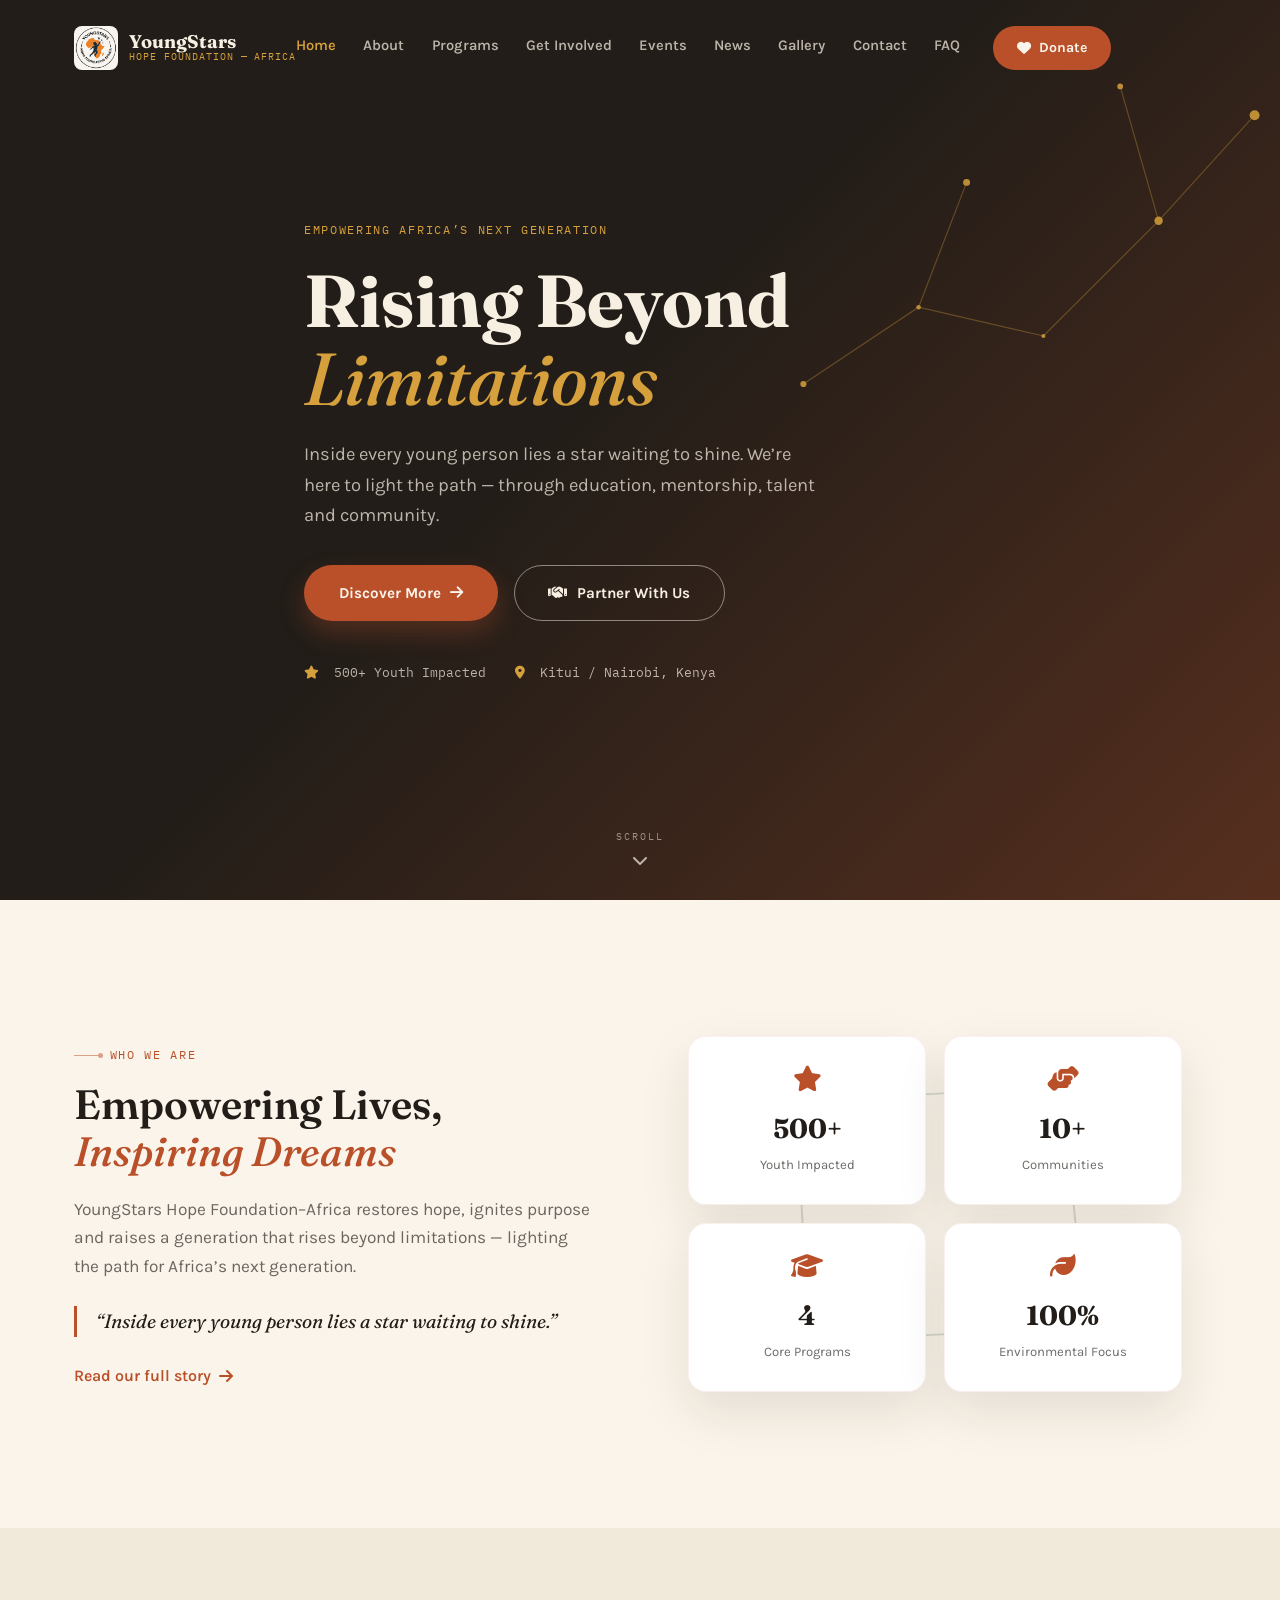
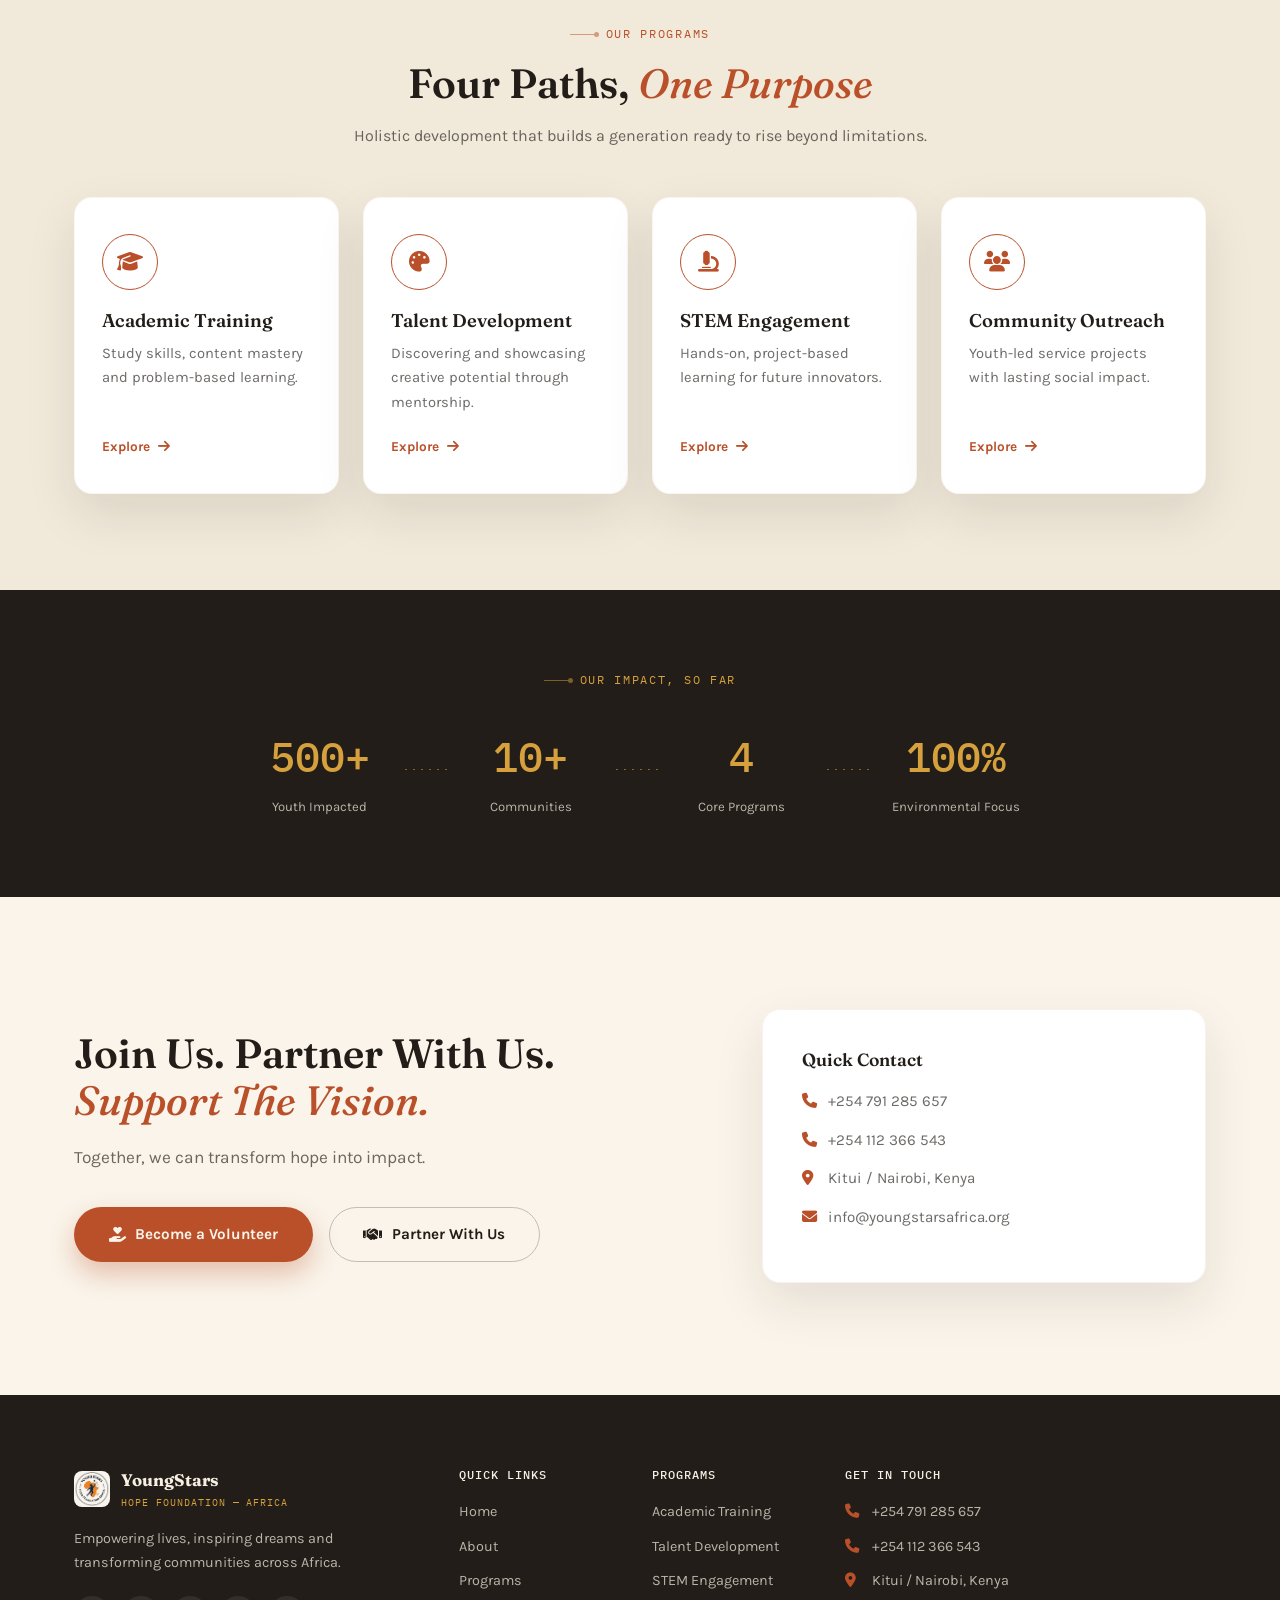
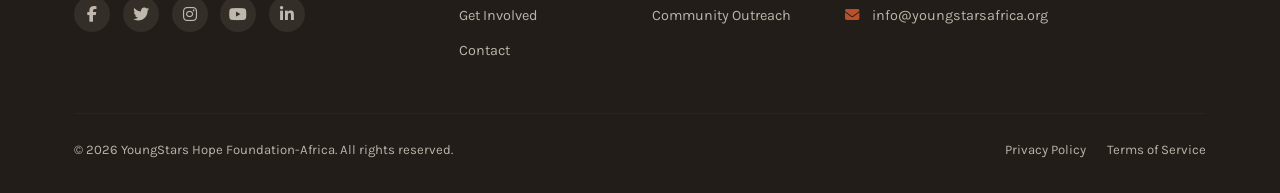
==== index.html @ 9dfbaeac "setting the landing page" ====
<!DOCTYPE html>
<html lang="en">
<head>
    <meta charset="UTF-8" />
    <meta name="viewport" content="width=device-width, initial-scale=1.0" />
    <title>YoungStars Hope Foundation-Africa | Empowering Africa's Next Generation</title>
    <meta name="description" content="YoungStars Hope Foundation-Africa empowers youth across Kenya through education, mentorship, talent development, and community outreach. Join us to transform lives." />
    <link rel="canonical" href="https://youngstarsafrica.org/" />

    <!-- Open Graph -->
    <meta property="og:title" content="YoungStars Hope Foundation-Africa" />
    <meta property="og:description" content="Empowering lives, inspiring dreams and transforming communities across Africa." />
    <meta property="og:image" content="https://youngstarsafrica.org/assets/img/og-image.jpg" />
    <meta property="og:url" content="https://youngstarsafrica.org/" />
    <meta property="og:type" content="website" />

    <!-- Twitter Card -->
    <meta name="twitter:card" content="summary_large_image" />
    <meta name="twitter:title" content="YoungStars Hope Foundation-Africa" />
    <meta name="twitter:description" content="Empowering lives, inspiring dreams and transforming communities across Africa." />
    <meta name="twitter:image" content="https://youngstarsafrica.org/assets/img/og-image.jpg" />

    <!-- Preconnect -->
    <link rel="preconnect" href="https://fonts.googleapis.com" />
    <link rel="preconnect" href="https://fonts.gstatic.com" crossorigin />

    <!-- Bootstrap 5 (grid, collapse & modal behaviour only — visuals are overridden in main.min.css) -->
    <link href="https://cdn.jsdelivr.net/npm/bootstrap@5.3.0/dist/css/bootstrap.min.css" rel="stylesheet" />

    <!-- Font Awesome 6 -->
    <link rel="stylesheet" href="https://cdnjs.cloudflare.com/ajax/libs/font-awesome/6.5.1/css/all.min.css" />

    <!-- Google Fonts: Fraunces (display), Karla (body), IBM Plex Mono (labels/data) -->
    <link href="https://fonts.googleapis.com/css2?family=Fraunces:ital,opsz,wght@0,9..144,300;0,9..144,500;0,9..144,600;0,9..144,700;0,9..144,900;1,9..144,500;1,9..144,600&family=Karla:wght@400;500;600;700&family=IBM+Plex+Mono:wght@400;500&display=swap" rel="stylesheet" />

    <!-- Main CSS -->
    <link rel="stylesheet" href="assets/css/main.min.css" />

    <!-- JSON-LD Structured Data: Organization -->
    <script type="application/ld+json">
        {
            "@context": "https://schema.org",
            "@type": "Organization",
            "name": "YoungStars Hope Foundation-Africa",
            "url": "https://youngstarsafrica.org",
            "logo": "assets/img/logo.png",
            "description": "Empowering lives, inspiring dreams and transforming communities across Africa.",
            "address": {
                "@type": "PostalAddress",
                "addressLocality": "Kitui / Nairobi",
                "addressCountry": "KE"
            },
            "contactPoint": {
                "@type": "ContactPoint",
                "telephone": "+254791285657",
                "contactType": "General Inquiries"
            },
            "sameAs": [
                "https://facebook.com/youngstarsafrica",
                "https://twitter.com/youngstarsafrica",
                "https://instagram.com/youngstarsafrica",
                "https://linkedin.com/company/youngstarsafrica"
            ]
        }
    </script>
</head>
<body>

    <a href="#main-content" class="skip-link">Skip to main content</a>

    <!-- ===== HEADER ===== -->
    <header class="site-header" id="header" role="banner" aria-label="Site header">
        <nav class="navbar navbar-expand-lg" aria-label="Main navigation">
            <div class="container nav-inner">
                <a class="brand" href="index.html" aria-label="YoungStars Hope Foundation-Africa home">
                    <img src="assets/img/logo.png" alt="" height="44" width="44" class="brand-mark" />
                    <span class="brand-text">
                        <span class="brand-name">YoungStars</span>
                        <span class="brand-sub">Hope Foundation &mdash; Africa</span>
                    </span>
                </a>

                <button class="nav-toggle" type="button" data-bs-toggle="collapse" data-bs-target="#mainNav"
                    aria-controls="mainNav" aria-expanded="false" aria-label="Toggle navigation menu">
                    <span></span><span></span><span></span>
                </button>

                <div class="collapse navbar-collapse" id="mainNav">
                    <ul class="nav-links">
                        <li><a class="nav-link active" href="index.html" aria-current="page">Home</a></li>
                        <li><a class="nav-link" href="about.html">About</a></li>
                        <li><a class="nav-link" href="programs.html">Programs</a></li>
                        <li><a class="nav-link" href="get-involved.html">Get Involved</a></li>
                        <li><a class="nav-link" href="events.html">Events</a></li>
                        <li><a class="nav-link" href="news.html">News</a></li>
                        <li><a class="nav-link" href="gallery.html">Gallery</a></li>
                        <li><a class="nav-link" href="contact.html">Contact</a></li>
                        <li><a class="nav-link" href="faq.html">FAQ</a></li>
                        <li class="nav-cta">
                            <button class="btn-donate" data-bs-toggle="modal" data-bs-target="#donationModal" aria-label="Open donation form">
                                <i class="fas fa-heart" aria-hidden="true"></i> Donate
                            </button>
                        </li>
                    </ul>
                </div>
            </div>
        </nav>
    </header>

    <!-- ===== MAIN CONTENT ===== -->
    <main id="main-content">

        <!-- ===== HERO ===== -->
        <section id="home" class="hero" aria-labelledby="hero-heading">
            <div class="hero-bg" style="background-image:url('https://images.unsplash.com/photo-1531206715517-5c0ba140b2b8?ixlib=rb-4.0.3&auto=format&fit=crop&w=1920&q=80');"></div>
            <div class="hero-scrim"></div>

            <!-- Signature element: constellation of rising stars -->
            <svg class="hero-constellation" viewBox="0 0 640 520" xmlns="http://www.w3.org/2000/svg" aria-hidden="true" focusable="false">
                <g class="const-lines" stroke="rgba(214,161,60,0.4)" stroke-width="1.2" fill="none">
                    <path d="M 90 400 L 210 320 L 340 350 L 460 230 L 560 120" />
                    <path d="M 210 320 L 260 190" />
                    <path d="M 460 230 L 420 90" />
                </g>
                <g class="const-stars" fill="#D6A13C">
                    <circle class="star" cx="90" cy="400" r="3.2" />
                    <circle class="star" cx="210" cy="320" r="2.4" />
                    <circle class="star" cx="260" cy="190" r="3.6" />
                    <circle class="star" cx="340" cy="350" r="2.2" />
                    <circle class="star" cx="420" cy="90" r="3" />
                    <circle class="star" cx="460" cy="230" r="4.4" />
                    <circle class="star" cx="560" cy="120" r="5.2" />
                </g>
            </svg>

            <div class="container hero-inner">
                <p class="eyebrow eyebrow-light">Empowering Africa&rsquo;s Next Generation</p>
                <h1 id="hero-heading" class="hero-title">
                    Rising Beyond<br />
                    <em>Limitations</em>
                </h1>
                <p class="hero-lead">
                    Inside every young person lies a star waiting to shine.
                    We&rsquo;re here to light the path &mdash; through education, mentorship,
                    talent and community.
                </p>
                <div class="hero-actions">
                    <a href="about.html" class="btn btn-primary-warm">
                        Discover More <i class="fas fa-arrow-right" aria-hidden="true"></i>
                    </a>
                    <a href="get-involved.html" class="btn btn-outline-light">
                        <i class="fas fa-handshake" aria-hidden="true"></i> Partner With Us
                    </a>
                </div>
                <div class="hero-facts">
                    <span><i class="fas fa-star" aria-hidden="true"></i> 500+ Youth Impacted</span>
                    <span><i class="fas fa-map-marker-alt" aria-hidden="true"></i> Kitui / Nairobi, Kenya</span>
                </div>
            </div>

            <a href="#about" class="scroll-cue" aria-label="Scroll to About section">
                <span>Scroll</span>
                <i class="fas fa-chevron-down" aria-hidden="true"></i>
            </a>
        </section>

        <!-- ===== ABOUT (brief) ===== -->
        <section id="about" class="about-brief" aria-labelledby="about-heading">
            <div class="container">
                <div class="row g-5 align-items-center">
                    <div class="col-lg-6">
                        <p class="eyebrow"><span class="tag-dot" aria-hidden="true"></span>Who We Are</p>
                        <h2 id="about-heading" class="section-title">
                            Empowering Lives,<br /><span class="accent">Inspiring Dreams</span>
                        </h2>
                        <p class="lede">
                            YoungStars Hope Foundation&ndash;Africa restores hope, ignites purpose and
                            raises a generation that rises beyond limitations &mdash; lighting the path
                            for Africa&rsquo;s next generation.
                        </p>
                        <blockquote class="pull-quote">
                            &ldquo;Inside every young person lies a star waiting to shine.&rdquo;
                        </blockquote>
                        <a href="about.html" class="text-link">
                            Read our full story <i class="fas fa-arrow-right" aria-hidden="true"></i>
                        </a>
                    </div>
                    <div class="col-lg-6">
                        <div class="stat-cluster">
                            <svg class="stat-cluster-lines" viewBox="0 0 400 320" aria-hidden="true" focusable="false">
                                <path d="M 90 70 L 300 60 L 320 250 L 100 260 Z" stroke="rgba(51,80,62,0.18)" stroke-width="1.5" fill="none" />
                            </svg>
                            <div class="stat-tile" style="--tile-x:0; --tile-y:0;">
                                <i class="fas fa-star" aria-hidden="true"></i>
                                <span class="stat-num">500+</span>
                                <span class="stat-label">Youth Impacted</span>
                            </div>
                            <div class="stat-tile" style="--tile-x:1; --tile-y:0;">
                                <i class="fas fa-hands-helping" aria-hidden="true"></i>
                                <span class="stat-num">10+</span>
                                <span class="stat-label">Communities</span>
                            </div>
                            <div class="stat-tile" style="--tile-x:0; --tile-y:1;">
                                <i class="fas fa-graduation-cap" aria-hidden="true"></i>
                                <span class="stat-num">4</span>
                                <span class="stat-label">Core Programs</span>
                            </div>
                            <div class="stat-tile" style="--tile-x:1; --tile-y:1;">
                                <i class="fas fa-leaf" aria-hidden="true"></i>
                                <span class="stat-num">100%</span>
                                <span class="stat-label">Environmental Focus</span>
                            </div>
                        </div>
                    </div>
                </div>
            </div>
        </section>

        <!-- ===== PROGRAMS TEASER ===== -->
        <section id="programs" class="programs-teaser" aria-labelledby="programs-heading">
            <div class="container">
                <div class="section-head text-center">
                    <p class="eyebrow justify-center"><span class="tag-dot" aria-hidden="true"></span>Our Programs</p>
                    <h2 id="programs-heading" class="section-title">Four Paths, <span class="accent">One Purpose</span></h2>
                    <p class="section-sub">Holistic development that builds a generation ready to rise beyond limitations.</p>
                </div>

                <div class="row g-4">
                    <div class="col-sm-6 col-lg-3">
                        <a href="programs.html#academic" class="program-card fade-up">
                            <span class="program-icon"><i class="fas fa-graduation-cap" aria-hidden="true"></i></span>
                            <h3>Academic Training</h3>
                            <p>Study skills, content mastery and problem-based learning.</p>
                            <span class="card-link">Explore <i class="fas fa-arrow-right" aria-hidden="true"></i></span>
                        </a>
                    </div>
                    <div class="col-sm-6 col-lg-3">
                        <a href="programs.html#talent" class="program-card fade-up">
                            <span class="program-icon"><i class="fas fa-palette" aria-hidden="true"></i></span>
                            <h3>Talent Development</h3>
                            <p>Discovering and showcasing creative potential through mentorship.</p>
                            <span class="card-link">Explore <i class="fas fa-arrow-right" aria-hidden="true"></i></span>
                        </a>
                    </div>
                    <div class="col-sm-6 col-lg-3">
                        <a href="programs.html#stem" class="program-card fade-up">
                            <span class="program-icon"><i class="fas fa-microscope" aria-hidden="true"></i></span>
                            <h3>STEM Engagement</h3>
                            <p>Hands-on, project-based learning for future innovators.</p>
                            <span class="card-link">Explore <i class="fas fa-arrow-right" aria-hidden="true"></i></span>
                        </a>
                    </div>
                    <div class="col-sm-6 col-lg-3">
                        <a href="programs.html#outreach" class="program-card fade-up">
                            <span class="program-icon"><i class="fas fa-users" aria-hidden="true"></i></span>
                            <h3>Community Outreach</h3>
                            <p>Youth-led service projects with lasting social impact.</p>
                            <span class="card-link">Explore <i class="fas fa-arrow-right" aria-hidden="true"></i></span>
                        </a>
                    </div>
                </div>
            </div>
        </section>

        <!-- ===== IMPACT BAND ===== -->
        <section class="impact-band" aria-labelledby="impact-heading">
            <div class="container">
                <p class="eyebrow eyebrow-light justify-center"><span class="tag-dot" aria-hidden="true"></span>Our Impact, So Far</p>
                <h2 id="impact-heading" class="visually-hidden">Our impact so far</h2>
                <div class="impact-row">
                    <div class="impact-item">
                        <span class="impact-num">500+</span>
                        <span class="impact-label">Youth Impacted</span>
                    </div>
                    <span class="impact-dots" aria-hidden="true"></span>
                    <div class="impact-item">
                        <span class="impact-num">10+</span>
                        <span class="impact-label">Communities</span>
                    </div>
                    <span class="impact-dots" aria-hidden="true"></span>
                    <div class="impact-item">
                        <span class="impact-num">4</span>
                        <span class="impact-label">Core Programs</span>
                    </div>
                    <span class="impact-dots" aria-hidden="true"></span>
                    <div class="impact-item">
                        <span class="impact-num">100%</span>
                        <span class="impact-label">Environmental Focus</span>
                    </div>
                </div>
            </div>
        </section>

        <!-- ===== CTA / CONTACT ===== -->
        <section id="contact" class="cta-section" aria-labelledby="cta-heading">
            <div class="container">
                <div class="row g-5 align-items-center">
                    <div class="col-lg-7">
                        <h2 id="cta-heading" class="section-title">
                            Join Us. Partner With Us.<br /><span class="accent">Support The Vision.</span>
                        </h2>
                        <p class="lede">Together, we can transform hope into impact.</p>
                        <div class="hero-actions">
                            <a href="get-involved.html" class="btn btn-primary-warm">
                                <i class="fas fa-hand-holding-heart" aria-hidden="true"></i> Become a Volunteer
                            </a>
                            <a href="get-involved.html" class="btn btn-outline-dark">
                                <i class="fas fa-handshake" aria-hidden="true"></i> Partner With Us
                            </a>
                        </div>
                    </div>
                    <div class="col-lg-5">
                        <div class="contact-card">
                            <h3>Quick Contact</h3>
                            <p><i class="fas fa-phone" aria-hidden="true"></i> +254 791 285 657</p>
                            <p><i class="fas fa-phone" aria-hidden="true"></i> +254 112 366 543</p>
                            <p><i class="fas fa-map-marker-alt" aria-hidden="true"></i> Kitui / Nairobi, Kenya</p>
                            <p><i class="fas fa-envelope" aria-hidden="true"></i> info@youngstarsafrica.org</p>
                        </div>
                    </div>
                </div>
            </div>
        </section>

    </main>

    <!-- ===== FOOTER ===== -->
    <footer class="site-footer" role="contentinfo" aria-label="Site footer">
        <div class="container">
            <div class="row g-4">
                <div class="col-lg-4">
                    <div class="footer-brand">
                        <img src="assets/img/logo.png" alt="" height="36" width="36" />
                        <div>
                            <span class="footer-name">YoungStars</span>
                            <span class="footer-sub">Hope Foundation &mdash; Africa</span>
                        </div>
                    </div>
                    <p class="footer-blurb">Empowering lives, inspiring dreams and transforming communities across Africa.</p>
                    <div class="social-links">
                        <a href="#" aria-label="Facebook"><i class="fab fa-facebook-f" aria-hidden="true"></i></a>
                        <a href="#" aria-label="Twitter"><i class="fab fa-twitter" aria-hidden="true"></i></a>
                        <a href="#" aria-label="Instagram"><i class="fab fa-instagram" aria-hidden="true"></i></a>
                        <a href="#" aria-label="YouTube"><i class="fab fa-youtube" aria-hidden="true"></i></a>
                        <a href="#" aria-label="LinkedIn"><i class="fab fa-linkedin-in" aria-hidden="true"></i></a>
                    </div>
                </div>
                <div class="col-6 col-lg-2">
                    <h4>Quick Links</h4>
                    <ul>
                        <li><a href="index.html">Home</a></li>
                        <li><a href="about.html">About</a></li>
                        <li><a href="programs.html">Programs</a></li>
                        <li><a href="get-involved.html">Get Involved</a></li>
                        <li><a href="contact.html">Contact</a></li>
                    </ul>
                </div>
                <div class="col-6 col-lg-2">
                    <h4>Programs</h4>
                    <ul>
                        <li><a href="programs.html#academic">Academic Training</a></li>
                        <li><a href="programs.html#talent">Talent Development</a></li>
                        <li><a href="programs.html#stem">STEM Engagement</a></li>
                        <li><a href="programs.html#outreach">Community Outreach</a></li>
                    </ul>
                </div>
                <div class="col-lg-4">
                    <h4>Get In Touch</h4>
                    <ul class="footer-contact">
                        <li><i class="fas fa-phone" aria-hidden="true"></i> +254 791 285 657</li>
                        <li><i class="fas fa-phone" aria-hidden="true"></i> +254 112 366 543</li>
                        <li><i class="fas fa-map-marker-alt" aria-hidden="true"></i> Kitui / Nairobi, Kenya</li>
                        <li><i class="fas fa-envelope" aria-hidden="true"></i> info@youngstarsafrica.org</li>
                    </ul>
                </div>
            </div>
            <hr />
            <div class="footer-bottom">
                <p>&copy; <span id="footer-year">2026</span> YoungStars Hope Foundation-Africa. All rights reserved.</p>
                <p>
                    <a href="privacy.html">Privacy Policy</a>
                    <a href="#">Terms of Service</a>
                </p>
            </div>
        </div>
    </footer>

    <!-- ===== DONATION MODAL ===== -->
    <div class="modal fade" id="donationModal" tabindex="-1" aria-labelledby="donationModalLabel" aria-hidden="true">
        <div class="modal-dialog modal-dialog-centered">
            <div class="modal-content donation-modal-content">
                <div class="modal-header border-0 pb-0">
                    <h5 class="modal-title" id="donationModalLabel">
                        <i class="fas fa-heart" aria-hidden="true"></i> Support Our Mission
                    </h5>
                    <button type="button" class="btn-close" data-bs-dismiss="modal" aria-label="Close donation form"></button>
                </div>
                <div class="modal-body">
                    <p class="modal-intro">Your donation helps us empower youth across Africa. Thank you for your generosity.</p>

                    <form id="donationForm" novalidate>
                        <div class="mb-3">
                            <label class="form-label">Select Amount</label>
                            <div class="amount-group">
                                <button type="button" class="amount-btn" data-amount="500">KSh 500</button>
                                <button type="button" class="amount-btn" data-amount="1000">KSh 1,000</button>
                                <button type="button" class="amount-btn" data-amount="2500">KSh 2,500</button>
                                <button type="button" class="amount-btn" data-amount="5000">KSh 5,000</button>
                            </div>
                        </div>

                        <div class="mb-3">
                            <label for="customAmount" class="form-label">Or enter custom amount</label>
                            <div class="input-group">
                                <span class="input-group-text">KSh</span>
                                <input type="number" id="customAmount" class="form-control" placeholder="e.g. 750" min="1" step="1" />
                            </div>
                        </div>

                        <div class="mb-3">
                            <label for="donorPhone" class="form-label">Phone Number <span class="required">*</span></label>
                            <input type="tel" id="donorPhone" class="form-control" placeholder="0712345678 or 254712345678" required aria-describedby="phoneHelp" />
                            <div id="phoneHelp" class="form-text">Enter the M-Pesa registered phone number.</div>
                            <div class="invalid-feedback">Please enter a valid phone number (07XX or 2547XX).</div>
                        </div>

                        <div class="mb-3">
                            <label for="donorName" class="form-label">Your Name (optional)</label>
                            <input type="text" id="donorName" class="form-control" placeholder="e.g. Jane Muthoni" />
                        </div>

                        <div class="honeypot" aria-hidden="true">
                            <label for="honeypot">Leave this field empty</label>
                            <input type="text" id="honeypot" name="honeypot" tabindex="-1" autocomplete="off" />
                        </div>

                        <button type="submit" class="btn btn-primary-warm w-100" id="donateSubmitBtn">
                            <i class="fas fa-arrow-right" aria-hidden="true"></i> Donate Now
                        </button>

                        <div id="donationStatus" class="donation-status" role="status" aria-live="polite"></div>

                        <hr />
                        <p class="modal-fallback">
                            <i class="fas fa-info-circle" aria-hidden="true"></i>
                            Airtel / Telkom users: Pay via Paybill <strong>123456</strong> Account <strong>YOUNGSTARS</strong>
                        </p>
                    </form>
                </div>
            </div>
        </div>
    </div>

    <!-- ===== BACK TO TOP ===== -->
    <button class="back-to-top" id="backToTop" aria-label="Back to top">
        <i class="fas fa-arrow-up" aria-hidden="true"></i>
    </button>

    <!-- ===== SCRIPTS ===== -->
    <script src="https://cdn.jsdelivr.net/npm/bootstrap@5.3.0/dist/js/bootstrap.bundle.min.js"
        integrity="sha384-ENjdO4Dr2bkBIFxQpeoTz1HIcje39Wm4jDKdf19U8gI4ddQ3GYNS7NTKfAdVQSZe"
        crossorigin="anonymous"></script>

    <script src="assets/js/main.min.js" defer></script>
</body>
</html>
---- assets/css/main.min.css ----
/* =========================================================
   YoungStars Hope Foundation-Africa — Design Tokens
   Palette: ink #221D18, cream #FAF4EA, terracotta #B9502A,
            gold #D6A13C, forest #33503E
   Type: Fraunces (display) / Karla (body) / IBM Plex Mono (data)
   Signature: constellation of rising stars
   ========================================================= */

:root {
    --ink: #221D18;
    --ink-soft: #2E2820;
    --cream: #FAF4EA;
    --cream-deep: #F1E9DA;
    --terracotta: #B9502A;
    --terracotta-deep: #9C4020;
    --gold: #D6A13C;
    --forest: #33503E;
    --text: #221D18;
    --text-muted: rgba(34, 29, 24, 0.66);
    --on-dark: #F6EFE2;
    --on-dark-muted: rgba(246, 239, 226, 0.72);

    --font-display: 'Fraunces', serif;
    --font-body: 'Karla', sans-serif;
    --font-mono: 'IBM Plex Mono', monospace;

    --radius-sm: 10px;
    --radius-md: 18px;
    --radius-lg: 28px;
    --shadow-soft: 0 20px 50px rgba(34, 29, 24, 0.10);
    --shadow-lift: 0 24px 60px rgba(34, 29, 24, 0.16);
    --container-max: 1180px;
}

@media (prefers-reduced-motion: reduce) {
    * { animation-duration: 0.001ms !important; animation-iteration-count: 1 !important; transition-duration: 0.001ms !important; scroll-behavior: auto !important; }
}

/* ===== Reset / base ===== */
html { scroll-behavior: smooth; }
body {
    font-family: var(--font-body);
    color: var(--text);
    background: var(--cream);
    font-size: 1rem;
    line-height: 1.65;
    -webkit-font-smoothing: antialiased;
}
h1, h2, h3, h4 { font-family: var(--font-display); color: var(--ink); margin: 0; }
p { margin: 0; }
a { color: inherit; text-decoration: none; }
img { max-width: 100%; display: block; }
.container { max-width: var(--container-max); margin: 0 auto; padding: 0 1.5rem; }
:focus-visible { outline: 2px solid var(--terracotta); outline-offset: 3px; }

.skip-link {
    position: absolute; left: -9999px; top: 0; z-index: 2000;
    background: var(--ink); color: var(--on-dark); padding: 0.9rem 1.4rem; border-radius: 0 0 8px 0;
}
.skip-link:focus { left: 0; }
.visually-hidden {
    position: absolute !important; width: 1px; height: 1px; padding: 0; margin: -1px;
    overflow: hidden; clip: rect(0,0,0,0); white-space: nowrap; border: 0;
}

/* ===== Shared type helpers ===== */
.eyebrow {
    font-family: var(--font-mono);
    font-size: 0.75rem;
    letter-spacing: 0.14em;
    text-transform: uppercase;
    color: var(--terracotta);
    display: inline-flex;
    align-items: center;
    gap: 0.6rem;
    margin-bottom: 1rem;
}
.eyebrow-light { color: var(--gold); }
.eyebrow.justify-center { display: flex; justify-content: center; }
.tag-dot {
    width: 26px; height: 1px; position: relative; background: currentColor; opacity: 0.5;
}
.tag-dot::after {
    content: ""; position: absolute; right: -3px; top: -2px; width: 5px; height: 5px;
    border-radius: 50%; background: currentColor; opacity: 1;
}
.section-title { font-size: clamp(1.9rem, 3.2vw, 2.75rem); font-weight: 600; line-height: 1.15; }
.section-title .accent { color: var(--terracotta); font-style: italic; font-weight: 500; }
.section-sub { color: var(--text-muted); max-width: 620px; margin: 1rem auto 0; }
.lede { font-size: 1.08rem; color: var(--text-muted); margin-top: 1.2rem; max-width: 520px; }
.section-head { margin-bottom: 3rem; }

.pull-quote {
    font-family: var(--font-display);
    font-style: italic;
    font-size: 1.2rem;
    color: var(--ink);
    border-left: 3px solid var(--terracotta);
    padding-left: 1.2rem;
    margin: 1.6rem 0;
}
.text-link {
    display: inline-flex; align-items: center; gap: 0.5rem;
    font-weight: 600; color: var(--terracotta); border-bottom: 1px solid transparent;
    transition: border-color 0.2s ease, gap 0.2s ease;
}
.text-link:hover { border-color: var(--terracotta); gap: 0.8rem; }

/* ===== Buttons ===== */
.btn {
    display: inline-flex; align-items: center; justify-content: center; gap: 0.6rem;
    font-family: var(--font-body); font-weight: 700; font-size: 0.95rem;
    padding: 0.95rem 2.1rem; border-radius: 999px; border: 1px solid transparent;
    transition: transform 0.2s ease, box-shadow 0.2s ease, background 0.2s ease, color 0.2s ease;
    cursor: pointer;
}
.btn-primary-warm {
    background: var(--terracotta); color: var(--cream);
    box-shadow: 0 12px 26px rgba(185, 80, 42, 0.32);
}
.btn-primary-warm:hover { background: var(--terracotta-deep); transform: translateY(-2px); color: var(--cream); }
.btn-outline-light { border-color: rgba(246, 239, 226, 0.5); color: var(--on-dark); }
.btn-outline-light:hover { background: rgba(246, 239, 226, 0.12); color: var(--on-dark); transform: translateY(-2px); }
.btn-outline-dark { border-color: rgba(34, 29, 24, 0.25); color: var(--ink); }
.btn-outline-dark:hover { background: rgba(34, 29, 24, 0.06); transform: translateY(-2px); }
.hero-actions { display: flex; flex-wrap: wrap; gap: 1rem; margin-top: 2.2rem; }

/* ===== Header ===== */
.site-header {
    position: fixed; top: 0; left: 0; right: 0; z-index: 1000;
    background: rgba(250, 244, 234, 0.0);
    transition: background 0.35s ease, box-shadow 0.35s ease, padding 0.35s ease;
    padding: 1.1rem 0;
}
.site-header.is-scrolled {
    background: rgba(250, 244, 234, 0.92);
    backdrop-filter: blur(10px);
    box-shadow: 0 6px 30px rgba(34, 29, 24, 0.08);
    padding: 0.6rem 0;
}
.nav-inner { display: flex; align-items: center; justify-content: space-between; }
.brand { display: flex; align-items: center; gap: 0.7rem; }
.brand-mark { border-radius: 8px; }
.brand-text { display: flex; flex-direction: column; line-height: 1.1; }
.brand-name {
    font-family: var(--font-display); font-weight: 700; font-size: 1.15rem; color: var(--on-dark);
    transition: color 0.35s ease;
}
.brand-sub { font-family: var(--font-mono); font-size: 0.6rem; letter-spacing: 0.1em; color: var(--gold); text-transform: uppercase; }
.site-header.is-scrolled .brand-name { color: var(--ink); }

.nav-toggle {
    display: none; flex-direction: column; gap: 5px; background: none; border: 0; padding: 8px;
}
.nav-toggle span { width: 24px; height: 2px; background: var(--on-dark); transition: background 0.3s ease; }
.site-header.is-scrolled .nav-toggle span { background: var(--ink); }

.nav-links { display: flex; align-items: center; gap: 1.7rem; list-style: none; margin: 0; padding: 0; }
.nav-link {
    font-size: 0.92rem; font-weight: 600; color: var(--on-dark-muted);
    transition: color 0.25s ease; position: relative; padding-bottom: 3px;
}
.site-header.is-scrolled .nav-link { color: var(--text-muted); }
.nav-link:hover, .nav-link.active { color: var(--gold); }
.site-header.is-scrolled .nav-link:hover, .site-header.is-scrolled .nav-link.active { color: var(--terracotta); }
.nav-cta { margin-left: 0.4rem; }
.btn-donate {
    display: inline-flex; align-items: center; gap: 0.5rem;
    background: var(--terracotta); color: var(--cream); border: none;
    font-weight: 700; font-size: 0.88rem; padding: 0.65rem 1.5rem; border-radius: 999px;
    transition: background 0.2s ease, transform 0.2s ease;
}
.btn-donate:hover { background: var(--terracotta-deep); transform: translateY(-2px); }

/* ===== Hero ===== */
.hero {
    position: relative; min-height: 100vh; display: flex; align-items: center;
    overflow: hidden; background: var(--ink);
}
.hero-bg {
    position: absolute; inset: 0; background-size: cover; background-position: center;
    opacity: 0.4;
}
.hero-scrim {
    position: absolute; inset: 0;
    background: linear-gradient(135deg, rgba(34,29,24,0.94) 0%, rgba(34,29,24,0.78) 45%, rgba(185,80,42,0.35) 100%);
}
.hero-constellation {
    position: absolute; top: 0; right: -4%; width: min(48vw, 640px); height: auto; opacity: 0.85;
    pointer-events: none;
}
.hero-constellation .star { animation: twinkle 4.5s ease-in-out infinite; transform-origin: center; }
.hero-constellation .star:nth-child(2) { animation-delay: 0.6s; }
.hero-constellation .star:nth-child(3) { animation-delay: 1.4s; }
.hero-constellation .star:nth-child(4) { animation-delay: 2.1s; }
.hero-constellation .star:nth-child(5) { animation-delay: 0.9s; }
.hero-constellation .star:nth-child(6) { animation-delay: 1.8s; }
.hero-constellation .star:nth-child(7) { animation-delay: 0.3s; }
@keyframes twinkle {
    0%, 100% { opacity: 0.5; transform: scale(1); }
    50% { opacity: 1; transform: scale(1.35); }
}
.hero-inner { position: relative; z-index: 2; max-width: 720px; }
.hero-title {
    font-size: clamp(2.6rem, 6vw, 4.6rem); font-weight: 700; line-height: 1.05; color: var(--on-dark);
    margin-top: 0.4rem;
}
.hero-title em { color: var(--gold); font-style: italic; font-weight: 500; }
.hero-lead { font-size: 1.15rem; color: var(--on-dark-muted); max-width: 520px; margin-top: 1.4rem; }
.hero-facts {
    display: flex; flex-wrap: wrap; gap: 1.8rem; margin-top: 2.6rem;
    font-family: var(--font-mono); font-size: 0.82rem; color: var(--on-dark-muted);
}
.hero-facts i { color: var(--gold); margin-right: 0.45rem; }

.scroll-cue {
    position: absolute; bottom: 2rem; left: 50%; transform: translateX(-50%);
    text-align: center; color: var(--on-dark-muted); z-index: 2;
}
.scroll-cue span { display: block; font-family: var(--font-mono); font-size: 0.65rem; letter-spacing: 0.2em; text-transform: uppercase; opacity: 0.75; }
.scroll-cue i { display: block; margin-top: 0.4rem; animation: bob 2s ease-in-out infinite; }
@keyframes bob { 0%, 100% { transform: translateY(0); } 50% { transform: translateY(6px); } }

/* ===== About brief ===== */
.about-brief { padding: 7rem 0; background: var(--cream); }
.stat-cluster {
    position: relative; display: grid; grid-template-columns: 1fr 1fr; gap: 1.1rem; padding: 1.5rem;
}
.stat-cluster-lines { position: absolute; inset: 0; width: 100%; height: 100%; z-index: 0; }
.stat-tile {
    position: relative; z-index: 1; background: #fff; border-radius: var(--radius-md);
    padding: 1.8rem 1.4rem; text-align: center; box-shadow: var(--shadow-soft);
    border: 1px solid rgba(185, 80, 42, 0.08);
    transition: transform 0.25s ease, box-shadow 0.25s ease;
}
.stat-tile:hover { transform: translateY(-4px); box-shadow: var(--shadow-lift); }
.stat-tile i { font-size: 1.6rem; color: var(--terracotta); }
.stat-num { display: block; font-family: var(--font-display); font-weight: 700; font-size: 1.7rem; color: var(--ink); margin-top: 0.6rem; }
.stat-label { display: block; font-size: 0.82rem; color: var(--text-muted); margin-top: 0.2rem; }

/* ===== Programs teaser ===== */
.programs-teaser { padding: 6rem 0; background: var(--cream-deep); }
.program-card {
    display: flex; flex-direction: column; height: 100%; background: #fff; border-radius: var(--radius-md);
    padding: 2.2rem 1.7rem; box-shadow: var(--shadow-soft); border: 1px solid rgba(185, 80, 42, 0.06);
    transition: transform 0.28s ease, box-shadow 0.28s ease, border-color 0.28s ease;
}
.program-card:hover { transform: translateY(-6px); box-shadow: var(--shadow-lift); border-color: rgba(185, 80, 42, 0.28); }
.program-icon {
    width: 56px; height: 56px; border-radius: 50%; display: flex; align-items: center; justify-content: center;
    border: 1.5px solid var(--terracotta); color: var(--terracotta); font-size: 1.3rem; margin-bottom: 1.3rem;
}
.program-card h3 { font-size: 1.15rem; font-weight: 600; margin-bottom: 0.6rem; }
.program-card p { color: var(--text-muted); font-size: 0.92rem; flex-grow: 1; }
.card-link {
    display: inline-flex; align-items: center; gap: 0.5rem; margin-top: 1.3rem;
    font-weight: 700; font-size: 0.85rem; color: var(--terracotta);
}

.fade-up { opacity: 0; transform: translateY(24px); transition: opacity 0.6s ease, transform 0.6s ease; }
.fade-up.is-visible { opacity: 1; transform: translateY(0); }

/* ===== Impact band ===== */
.impact-band { background: var(--ink); padding: 5rem 0; text-align: center; }
.impact-row { display: flex; align-items: center; justify-content: center; flex-wrap: wrap; gap: 1.4rem; margin-top: 2rem; }
.impact-item { display: flex; flex-direction: column; align-items: center; min-width: 120px; }
.impact-num { font-family: var(--font-mono); font-size: clamp(1.8rem, 3.5vw, 2.6rem); font-weight: 500; color: var(--gold); }
.impact-label { font-size: 0.82rem; color: var(--on-dark-muted); margin-top: 0.3rem; }
.impact-dots {
    width: 46px; height: 1px; background-image: radial-gradient(circle, rgba(214,161,60,0.55) 1.5px, transparent 1.5px);
    background-size: 8px 1px; background-repeat: repeat-x;
}

/* ===== CTA / Contact ===== */
.cta-section { padding: 7rem 0; background: var(--cream); }
.contact-card {
    background: #fff; border-radius: var(--radius-md); padding: 2.4rem; box-shadow: var(--shadow-soft);
    border: 1px solid rgba(185, 80, 42, 0.08);
}
.contact-card h3 { font-size: 1.1rem; font-weight: 600; margin-bottom: 1.2rem; }
.contact-card p { margin-bottom: 0.85rem; color: var(--text-muted); font-size: 0.95rem; }
.contact-card i { color: var(--terracotta); width: 22px; }

/* ===== Footer ===== */
.site-footer { background: var(--ink); color: var(--on-dark-muted); padding: 4.5rem 0 2rem; }
.footer-brand { display: flex; align-items: center; gap: 0.7rem; margin-bottom: 1rem; }
.footer-brand img { border-radius: 8px; }
.footer-name { display: block; font-family: var(--font-display); font-weight: 700; color: var(--on-dark); font-size: 1.05rem; }
.footer-sub { display: block; font-family: var(--font-mono); font-size: 0.6rem; letter-spacing: 0.1em; color: var(--gold); text-transform: uppercase; }
.footer-blurb { font-size: 0.9rem; line-height: 1.7; max-width: 320px; }
.social-links { display: flex; gap: 0.8rem; margin-top: 1.3rem; }
.social-links a {
    width: 36px; height: 36px; border-radius: 50%; display: flex; align-items: center; justify-content: center;
    background: rgba(246, 239, 226, 0.08); color: var(--on-dark-muted); transition: background 0.2s ease, color 0.2s ease;
}
.social-links a:hover { background: var(--terracotta); color: var(--cream); }
.site-footer h4 { font-family: var(--font-mono); font-size: 0.78rem; letter-spacing: 0.08em; text-transform: uppercase; color: var(--on-dark); margin-bottom: 1.1rem; }
.site-footer ul { list-style: none; margin: 0; padding: 0; font-size: 0.9rem; }
.site-footer li { margin-bottom: 0.7rem; }
.site-footer ul a { color: var(--on-dark-muted); transition: color 0.2s ease; }
.site-footer ul a:hover { color: var(--gold); }
.footer-contact i { color: var(--terracotta); margin-right: 0.5rem; width: 16px; }
.site-footer hr { border-color: rgba(246, 239, 226, 0.12); margin: 2.4rem 0 1.6rem; }
.footer-bottom { display: flex; flex-wrap: wrap; justify-content: space-between; gap: 0.8rem; font-size: 0.82rem; }
.footer-bottom a { margin-left: 1.1rem; color: var(--on-dark-muted); }
.footer-bottom a:first-child { margin-left: 0; }
.footer-bottom a:hover { color: var(--gold); }

/* ===== Donation modal ===== */
.donation-modal-content { border-radius: var(--radius-lg); border: none; background: var(--cream); }
.donation-modal-content .modal-title {
    font-family: var(--font-display); font-weight: 700; color: var(--ink); display: flex; align-items: center; gap: 0.6rem;
}
.donation-modal-content .modal-title i { color: var(--terracotta); }
.modal-intro { color: var(--text-muted); font-size: 0.92rem; margin-bottom: 1.4rem; }
.form-label { font-weight: 700; font-size: 0.88rem; color: var(--ink); }
.form-control, .input-group-text {
    background: #fff; border: 1px solid rgba(34,29,24,0.15); color: var(--text); border-radius: var(--radius-sm);
}
.form-control:focus { border-color: var(--terracotta); box-shadow: 0 0 0 3px rgba(185, 80, 42, 0.14); }
.required { color: var(--terracotta); }
.amount-group { display: flex; flex-wrap: wrap; gap: 0.6rem; }
.amount-btn {
    border: 1.5px solid rgba(34,29,24,0.18); background: #fff; color: var(--text);
    padding: 0.55rem 1.2rem; border-radius: 999px; font-weight: 600; font-size: 0.9rem;
    transition: all 0.2s ease;
}
.amount-btn:hover { border-color: var(--terracotta); }
.amount-btn.is-active { background: var(--terracotta); border-color: var(--terracotta); color: var(--cream); }
.honeypot { position: absolute; left: -9999px; top: -9999px; }
.donation-status { margin-top: 1rem; text-align: center; font-size: 0.92rem; min-height: 1.2rem; }
.donation-status.success { color: var(--forest); }
.donation-status.error { color: var(--terracotta-deep); }
.modal-fallback { text-align: center; color: var(--text-muted); font-size: 0.82rem; margin-bottom: 0; }
.modal-fallback i { color: var(--terracotta); margin-right: 0.35rem; }
.is-invalid { border-color: var(--terracotta-deep) !important; }
.is-invalid ~ .invalid-feedback { display: block; }

/* ===== Back to top ===== */
.back-to-top {
    position: fixed; bottom: 1.8rem; right: 1.8rem; width: 48px; height: 48px; border-radius: 50%;
    background: var(--ink); color: var(--gold); border: none; display: flex; align-items: center; justify-content: center;
    opacity: 0; visibility: hidden; transform: translateY(10px);
    transition: opacity 0.3s ease, transform 0.3s ease, visibility 0.3s ease;
    z-index: 900; box-shadow: 0 12px 26px rgba(34,29,24,0.25);
}
.back-to-top.is-visible { opacity: 1; visibility: visible; transform: translateY(0); }
.back-to-top:hover { background: var(--terracotta); color: var(--cream); }

/* ===== Page banner (inner pages) ===== */
.page-banner {
    position: relative; min-height: 62vh; display: flex; align-items: flex-end;
    overflow: hidden; background: var(--ink); padding: 8rem 0 4.5rem;
}
.page-banner .hero-bg { opacity: 0.35; }
.banner-constellation { top: auto; bottom: -6%; right: -6%; width: min(46vw, 560px); opacity: 0.7; }
.banner-inner { position: relative; z-index: 2; max-width: 700px; }
.breadcrumb {
    font-family: var(--font-mono); font-size: 0.78rem; color: var(--on-dark-muted);
    margin-bottom: 1.4rem; display: flex; align-items: center; gap: 0.5rem;
}
.breadcrumb a { color: var(--on-dark-muted); transition: color 0.2s ease; }
.breadcrumb a:hover { color: var(--gold); }
.breadcrumb span { opacity: 0.5; }
.page-title {
    font-size: clamp(2.3rem, 5vw, 3.6rem); font-weight: 700; line-height: 1.1; color: var(--on-dark);
}
.page-title em { color: var(--gold); font-style: italic; font-weight: 500; }

/* ===== Read more button on teaser cards ===== */
.read-more-btn {
    display: inline-flex; align-items: center; gap: 0.5rem; margin-top: 1.3rem;
    font-weight: 700; font-size: 0.85rem; color: var(--terracotta);
    border-bottom: 1px solid rgba(185, 80, 42, 0.35); padding-bottom: 2px;
    transition: gap 0.2s ease, border-color 0.2s ease;
}
.read-more-btn:hover { gap: 0.8rem; border-color: var(--terracotta); }

/* ===== Program detail sections ===== */
.program-detail {
    padding: 6.5rem 0; background: var(--cream); scroll-margin-top: 100px;
}
.program-detail.alt { background: var(--cream-deep); }
.detail-media {
    position: relative; border-radius: var(--radius-lg); overflow: hidden; box-shadow: var(--shadow-lift);
}
.detail-media img { width: 100%; height: 100%; object-fit: cover; aspect-ratio: 4 / 3; }
.detail-badge {
    position: absolute; left: 1.4rem; bottom: 1.4rem;
    background: rgba(34, 29, 24, 0.82); color: var(--on-dark);
    font-family: var(--font-mono); font-size: 0.78rem; letter-spacing: 0.04em;
    padding: 0.6rem 1.1rem; border-radius: 999px; display: inline-flex; align-items: center; gap: 0.5rem;
    backdrop-filter: blur(4px);
}
.detail-badge i { color: var(--gold); }
.detail-body { color: var(--text-muted); margin-top: 1.1rem; max-width: 540px; }
.detail-list { list-style: none; margin: 1.6rem 0 0; padding: 0; }
.detail-list li {
    display: flex; align-items: flex-start; gap: 0.7rem; margin-bottom: 0.75rem;
    color: var(--text); font-size: 0.96rem;
}
.detail-list i { color: var(--forest); margin-top: 0.28rem; }
.detail-actions { display: flex; flex-wrap: wrap; align-items: center; gap: 1.6rem; margin-top: 2.2rem; }

/* ===== Responsive ===== */
@media (max-width: 991.98px) {
    .nav-toggle { display: flex; }
    .navbar-collapse {
        background: var(--cream); margin-top: 1rem; border-radius: var(--radius-md); padding: 1.2rem 1.5rem;
        box-shadow: var(--shadow-soft);
    }
    .nav-links { flex-direction: column; align-items: flex-start; gap: 0.9rem; width: 100%; }
    .nav-link { color: var(--text); }
    .nav-cta { width: 100%; }
    .btn-donate { width: 100%; justify-content: center; }
    .hero-constellation { width: 70vw; opacity: 0.5; }
    .stat-cluster { grid-template-columns: 1fr 1fr; }
}

@media (max-width: 767.98px) {
    .about-brief, .programs-teaser, .cta-section { padding: 4.5rem 0; }
    .impact-band { padding: 3.5rem 0; }
    .impact-row { gap: 1rem; }
    .impact-dots { display: none; }
    .hero { min-height: 92vh; }
    .hero-actions { flex-direction: column; align-items: stretch; }
    .hero-actions .btn { justify-content: center; }
    .page-banner { min-height: 46vh; padding: 7rem 0 3rem; align-items: center; }
    .program-detail { padding: 4rem 0; }
    .detail-actions { flex-direction: column; align-items: flex-start; gap: 1.1rem; }
}

@media (max-width: 575.98px) {
    .container { padding: 0 1.1rem; }
    .stat-cluster { grid-template-columns: 1fr; }
    .hero-facts { gap: 1rem; }
}
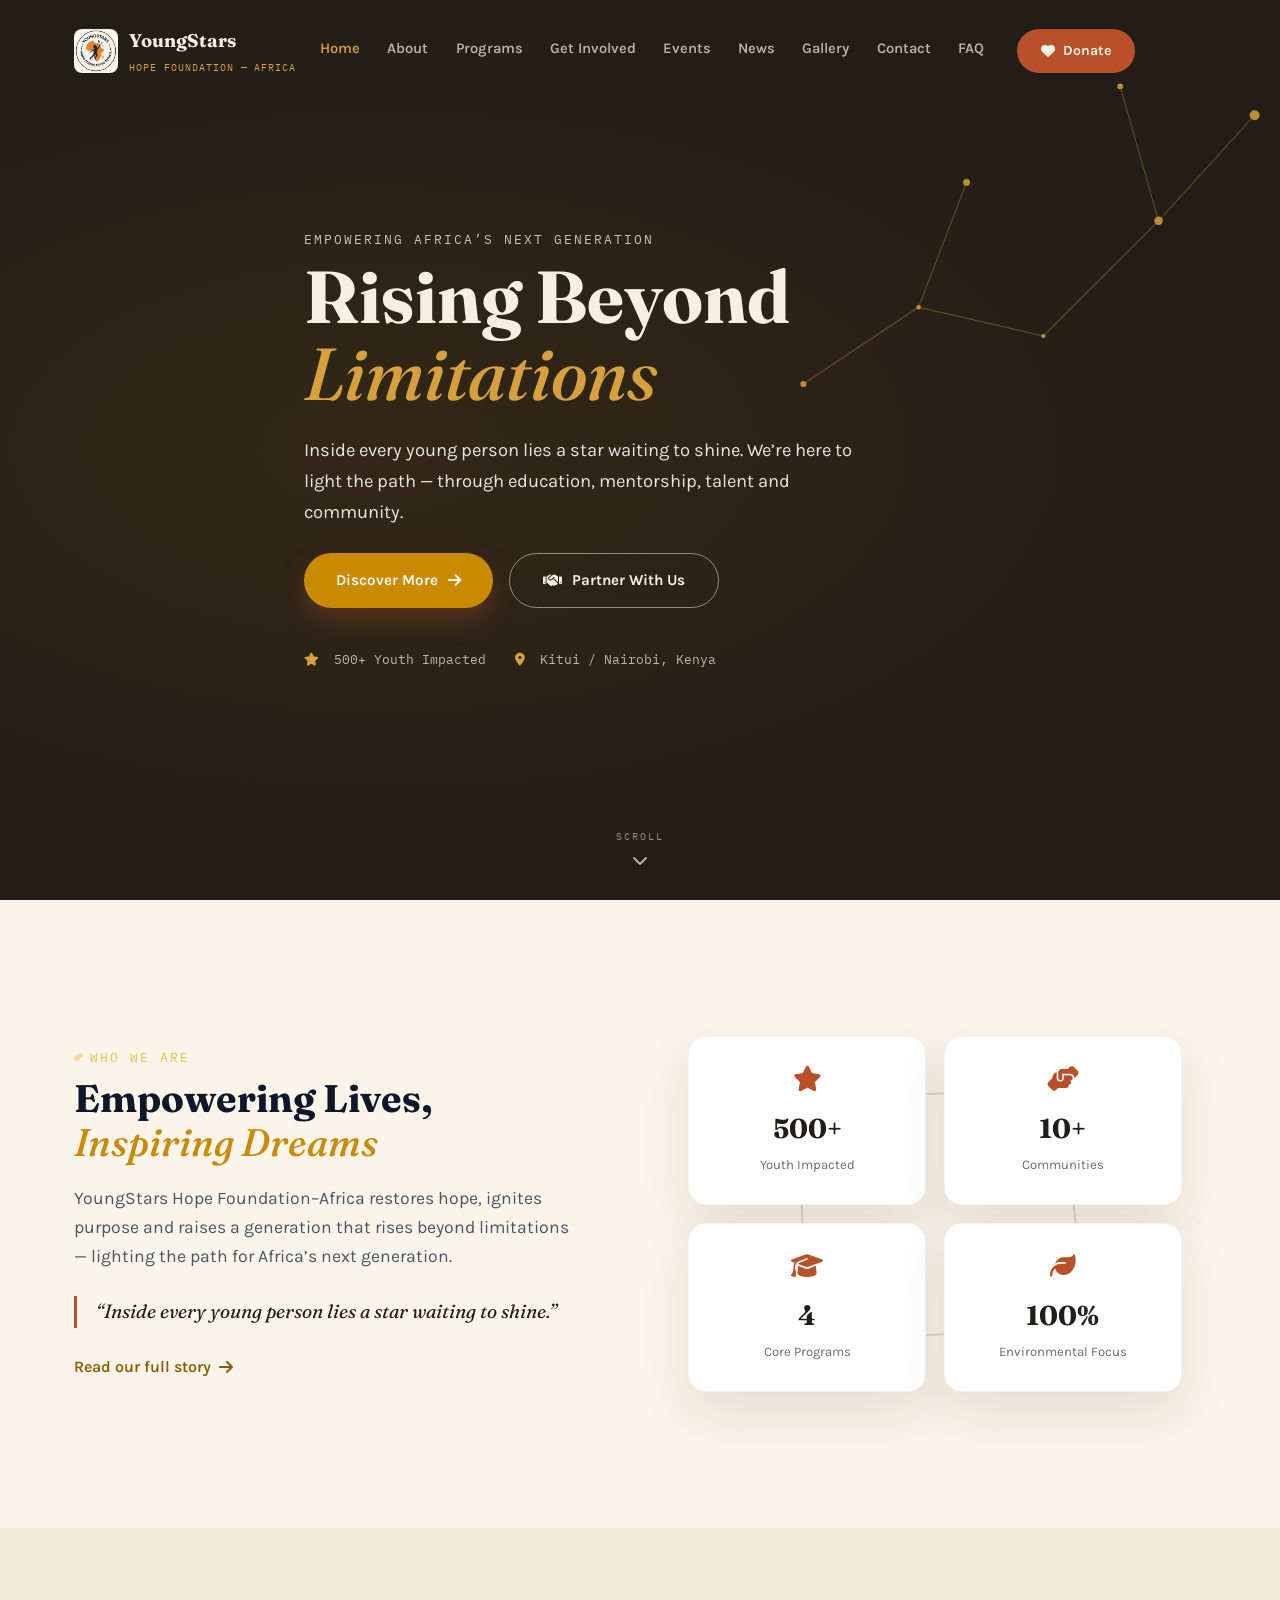
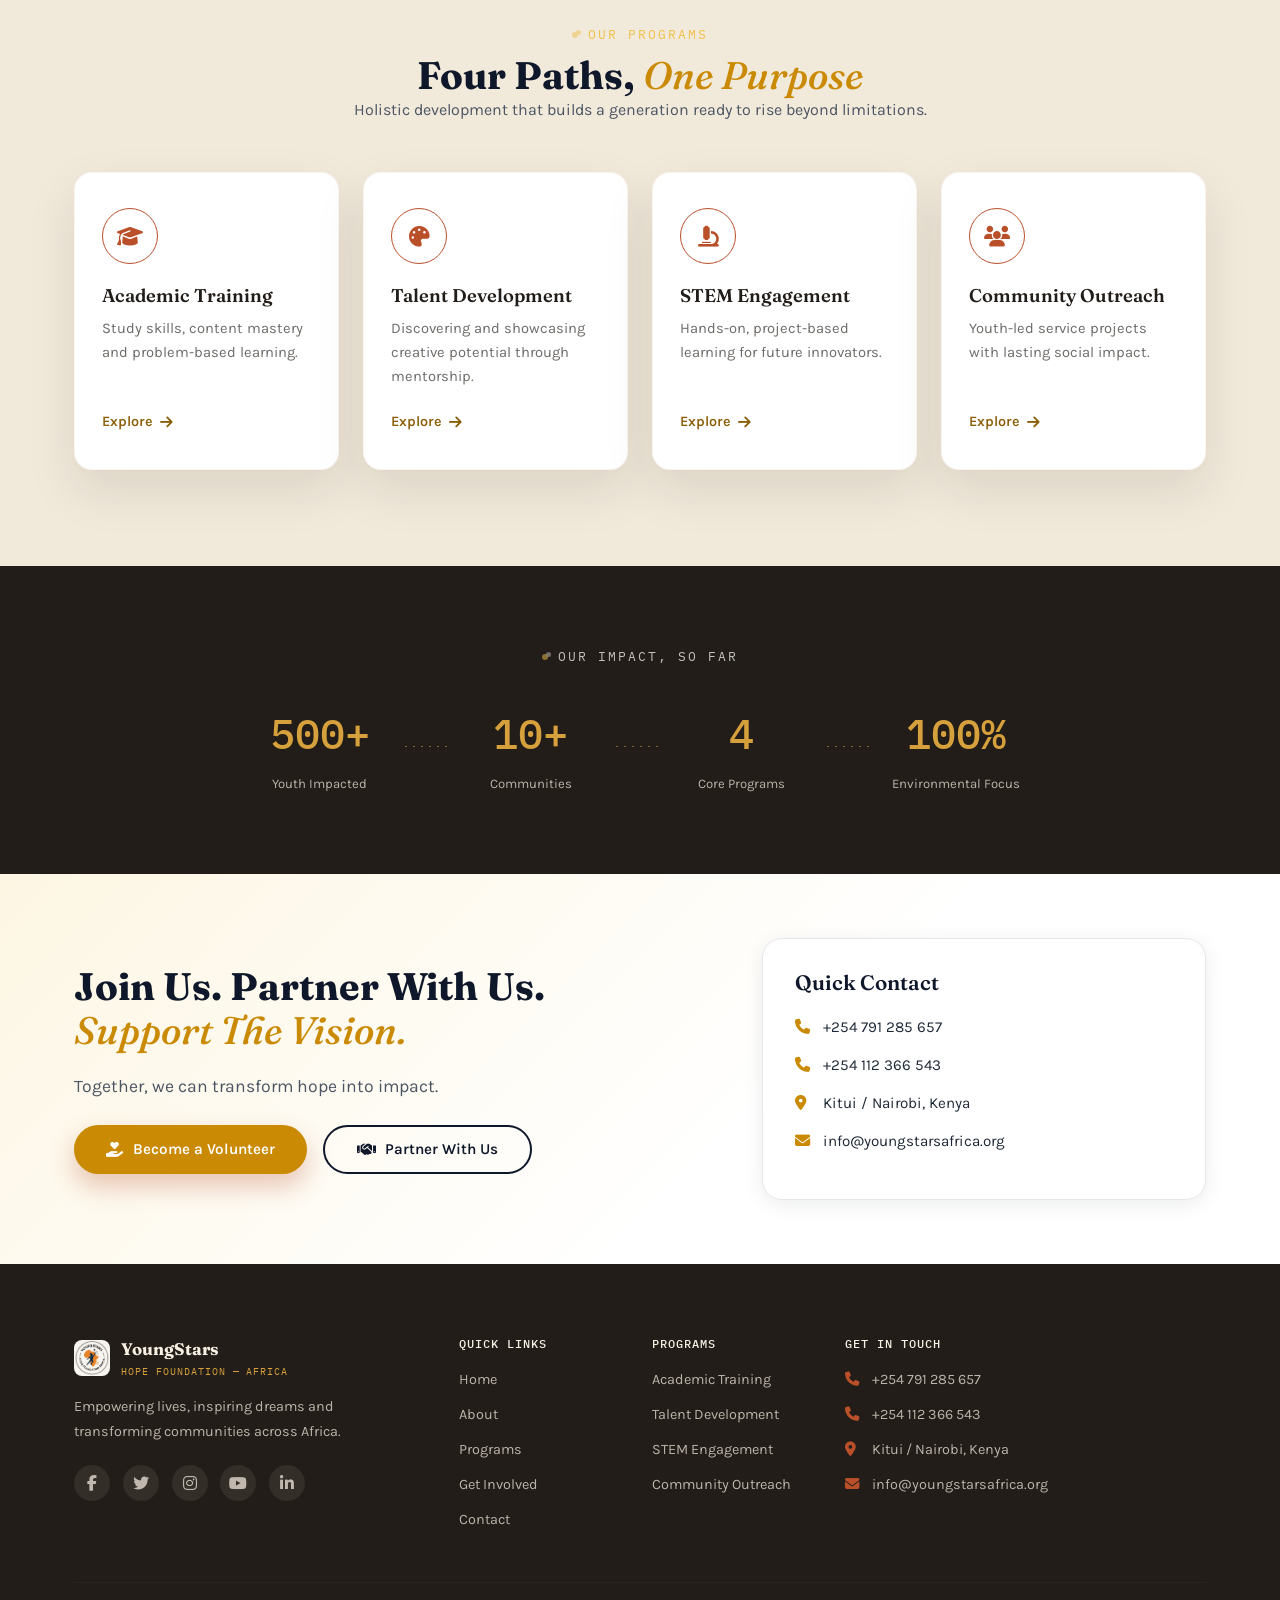
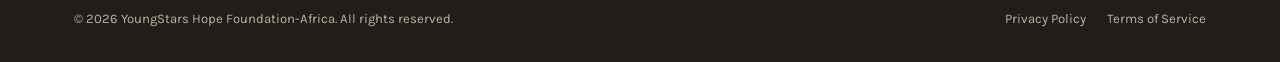
==== commit d7dfb795: "changes to gallery and events" ====
--- a/index.html
+++ b/index.html
@@ -68,15 +68,16 @@
 
     <a href="#main-content" class="skip-link">Skip to main content</a>
 
-    <!-- ===== HEADER ===== -->
+  <!-- ===== HEADER ===== -->
     <header class="site-header" id="header" role="banner" aria-label="Site header">
         <nav class="navbar navbar-expand-lg" aria-label="Main navigation">
             <div class="container nav-inner">
+                <!-- Logo -->
                 <a class="brand" href="index.html" aria-label="YoungStars Hope Foundation-Africa home">
                     <img src="assets/img/logo.png" alt="" height="44" width="44" class="brand-mark" />
                     <span class="brand-text">
                         <span class="brand-name">YoungStars</span>
-                        <span class="brand-sub">Hope Foundation &mdash; Africa</span>
+                        <span class="brand-sub me-4">Hope Foundation &mdash; Africa</span>
                     </span>
                 </a>
 
@@ -325,8 +326,8 @@
     </main>
 
     <!-- ===== FOOTER ===== -->
-    <footer class="site-footer" role="contentinfo" aria-label="Site footer">
-        <div class="container">
+    <footer class="site-footer" role="contentinfo" aria-label="Site Footer">
+    <div class="container">
             <div class="row g-4">
                 <div class="col-lg-4">
                     <div class="footer-brand">
@@ -379,7 +380,7 @@
                 <p>&copy; <span id="footer-year">2026</span> YoungStars Hope Foundation-Africa. All rights reserved.</p>
                 <p>
                     <a href="privacy.html">Privacy Policy</a>
-                    <a href="#">Terms of Service</a>
+                    <a href="terms.html">Terms of Service</a>
                 </p>
             </div>
         </div>
--- a/assets/css/main.min.css
+++ b/assets/css/main.min.css
@@ -141,7 +141,11 @@
 .nav-inner { display: flex; align-items: center; justify-content: space-between; }
 .brand { display: flex; align-items: center; gap: 0.7rem; }
 .brand-mark { border-radius: 8px; }
-.brand-text { display: flex; flex-direction: column; line-height: 1.1; }
+.brand-text {
+    display: flex;
+    flex-direction: column;
+    gap: 0.25rem; /* space between the two lines */
+}
 .brand-name {
     font-family: var(--font-display); font-weight: 700; font-size: 1.15rem; color: var(--on-dark);
     transition: color 0.35s ease;
@@ -434,4 +438,851 @@
     .container { padding: 0 1.1rem; }
     .stat-cluster { grid-template-columns: 1fr; }
     .hero-facts { gap: 1rem; }
+}
+/* =========================================================
+   ABOUT PAGE ADDITIONS — append this whole block to the end
+   of your existing main.min.css (nothing here redefines or
+   overrides your current rules; it only adds new classes
+   used by about.html).
+
+   Requires these tokens to already exist in :root (they were
+   part of the shared design system used by index/programs):
+   --ink, --cream, --cream-deep, --terracotta, --gold, --on-dark,
+   --on-dark-muted, --text-muted, --radius-md, --radius-lg,
+   --shadow-soft, --shadow-lift, --font-display
+   If your main.min.css doesn't have those yet, ask and I'll
+   give you the token block too.
+   ========================================================= */
+
+/* ===== About page banner background (kept out of inline style for CSP) ===== */
+.banner-bg-about {
+    background-image: url('https://images.unsplash.com/photo-1548102249-acdce64fffbd?auto=format&fit=crop&w=1920&q=80');
+}
+
+/* ===== Feature chips (Who We Are) ===== */
+.feature-chips { display: flex; flex-wrap: wrap; gap: 1.6rem; margin-top: 2rem; }
+.feature-chip { display: flex; align-items: center; gap: 0.9rem; }
+.feature-chip-icon {
+    width: 46px; height: 46px; border-radius: 50%; flex-shrink: 0;
+    display: flex; align-items: center; justify-content: center;
+    background: rgba(185, 80, 42, 0.1); color: var(--terracotta); font-size: 1.05rem;
+}
+.feature-chip h6 { font-size: 0.95rem; font-weight: 700; color: var(--ink); margin: 0; }
+.feature-chip small { color: var(--text-muted); font-size: 0.82rem; }
+
+/* ===== About media + floating stat card ===== */
+.about-media-wrap { position: relative; }
+.about-media-wrap img {
+    width: 100%; aspect-ratio: 4 / 5; object-fit: cover; border-radius: var(--radius-lg);
+    box-shadow: var(--shadow-lift);
+}
+.floating-stat-card {
+    position: absolute; left: -1.2rem; bottom: -1.6rem; right: -1.2rem;
+    margin: 0 1.6rem; background: #fff; border-radius: var(--radius-md);
+    box-shadow: var(--shadow-lift); padding: 1.3rem 1rem;
+    display: grid; grid-template-columns: repeat(4, 1fr); gap: 0.6rem;
+    border: 1px solid rgba(185, 80, 42, 0.08);
+}
+.mini-stat { display: flex; flex-direction: column; align-items: center; text-align: center; }
+.mini-stat i { color: var(--terracotta); font-size: 1.1rem; margin-bottom: 0.4rem; }
+.mini-stat span { font-family: var(--font-display); font-weight: 700; font-size: 1.15rem; color: var(--ink); }
+.mini-stat small { color: var(--text-muted); font-size: 0.68rem; margin-top: 0.15rem; line-height: 1.2; }
+
+/* ===== Mission & vision band ===== */
+.mission-band { position: relative; padding: 7rem 0 5rem; overflow: hidden; background: var(--ink); }
+.mission-band-bg {
+    position: absolute; inset: 0; background-size: cover; background-position: center 25%;
+    background-image: url('https://images.unsplash.com/photo-1632215861513-130b66fe97f4?auto=format&fit=crop&w=1920&q=80');
+    opacity: 0.28;
+}
+.mission-band-scrim { position: absolute; inset: 0; background: linear-gradient(180deg, rgba(34,29,24,0.94) 0%, rgba(34,29,24,0.88) 100%); }
+.mission-band-inner { position: relative; z-index: 2; }
+.section-title.on-dark { color: var(--on-dark); }
+.accent-gold { color: var(--gold); font-style: italic; font-weight: 500; }
+.mission-lead { max-width: 640px; margin: 1.2rem auto 0; text-align: center; }
+.justify-center { justify-content: center; }
+
+.pillar-card {
+    background: rgba(246, 239, 226, 0.06); border: 1px solid rgba(246, 239, 226, 0.12);
+    border-radius: var(--radius-md); padding: 2rem 1.4rem; text-align: center; height: 100%;
+    transition: transform 0.25s ease, background 0.25s ease;
+}
+.pillar-card:hover { transform: translateY(-4px); background: rgba(246, 239, 226, 0.1); }
+.pillar-card i { font-size: 1.7rem; color: var(--gold); }
+.pillar-card h6 { color: var(--on-dark); font-weight: 700; margin: 0.9rem 0 0.4rem; }
+.pillar-card p { color: var(--on-dark-muted); font-size: 0.88rem; margin: 0; }
+
+.vision-block { margin-top: 3.5rem; padding-top: 3rem; border-top: 1px solid rgba(246, 239, 226, 0.14); }
+.vision-statement {
+    font-family: var(--font-display); font-style: italic; font-weight: 500;
+    font-size: clamp(1.3rem, 2.6vw, 1.9rem); color: var(--on-dark); max-width: 700px; margin: 0.6rem auto 0;
+}
+
+/* ===== Flagship initiatives ===== */
+.initiatives-banner { position: relative; padding: 5.5rem 0; overflow: hidden; background: var(--ink); }
+.initiatives-banner-bg {
+    position: absolute; inset: 0; background-size: cover; background-position: center;
+    background-image: url('https://images.unsplash.com/photo-1655720348590-c739c860beed?auto=format&fit=crop&w=1920&q=80');
+    opacity: 0.32;
+}
+.initiatives-banner-scrim { position: absolute; inset: 0; background: linear-gradient(120deg, rgba(34,29,24,0.95) 0%, rgba(34,29,24,0.75) 100%); }
+.initiatives-banner-inner { position: relative; z-index: 2; max-width: 680px; }
+
+.initiatives-list { padding: 4.5rem 0 6.5rem; background: var(--cream-deep); }
+.initiatives-grid {
+    display: grid; grid-template-columns: repeat(4, 1fr); gap: 1.4rem;
+}
+.initiative-card {
+    background: #fff; border-radius: var(--radius-md); padding: 1.8rem 1.5rem;
+    box-shadow: var(--shadow-soft); border: 1px solid rgba(185, 80, 42, 0.07);
+    transition: transform 0.25s ease, box-shadow 0.25s ease;
+}
+.initiative-card:hover { transform: translateY(-5px); box-shadow: var(--shadow-lift); }
+.initiative-card i { font-size: 1.4rem; color: var(--terracotta); }
+.initiative-card h6 { font-size: 1rem; font-weight: 700; color: var(--ink); margin: 0.9rem 0 0.5rem; }
+.initiative-card p { font-size: 0.86rem; color: var(--text-muted); margin: 0; }
+
+/* ===== CTA with photo background ===== */
+.cta-photo { position: relative; padding: 7rem 0; overflow: hidden; background: var(--ink); }
+.cta-photo-bg {
+    position: absolute; inset: 0; background-size: cover; background-position: center 30%;
+    background-image: url('https://images.unsplash.com/photo-1534597422092-8a84f1b45a9c?auto=format&fit=crop&w=1920&q=80');
+    opacity: 0.35;
+}
+.cta-photo-scrim { position: absolute; inset: 0; background: linear-gradient(180deg, rgba(34,29,24,0.9) 0%, rgba(185,80,42,0.55) 100%); }
+.cta-photo-inner { position: relative; z-index: 2; max-width: 760px; margin: 0 auto; }
+.cta-photo-lead { max-width: 560px; margin: 1.2rem auto 0; }
+
+/* ===== About page responsive tweaks ===== */
+@media (max-width: 991.98px) {
+    .initiatives-grid { grid-template-columns: repeat(2, 1fr); }
+}
+
+@media (max-width: 767.98px) {
+    .floating-stat-card { position: static; margin: 1.4rem 0 0; grid-template-columns: repeat(2, 1fr); }
+    .about-media-wrap { margin-bottom: 0; }
+    .mission-band, .cta-photo { padding: 4.5rem 0; }
+    .initiatives-banner { padding: 4rem 0; }
+    .initiatives-list { padding: 3rem 0 4rem; }
+    .initiatives-grid { grid-template-columns: 1fr; }
+    .pillar-card { margin-bottom: 0.5rem; }
+}
+/* =========================================================
+   TERMS OF SERVICE PAGE ADDITIONS — append to the end of
+   assets/css/main.min.css. Purely additive; nothing here
+   overrides existing rules.
+   ========================================================= */
+
+/* ===== No-photo banner variant (fast-loading legal pages) ===== */
+.page-banner.no-photo {
+    background: linear-gradient(135deg, var(--ink) 0%, #2E2115 100%);
+}
+.page-banner.no-photo .hero-scrim { background: none; }
+.legal-updated {
+    font-family: var(--font-mono); font-size: 0.8rem; color: var(--on-dark-muted);
+    margin-top: 1.2rem;
+}
+
+/* ===== Legal document layout ===== */
+.legal-section { padding: 5rem 0 6rem; background: var(--cream); }
+
+.legal-notice {
+    display: flex; gap: 0.9rem; align-items: flex-start;
+    background: var(--cream-deep); border: 1px solid rgba(185, 80, 42, 0.15);
+    border-radius: var(--radius-md); padding: 1.2rem 1.4rem; margin-bottom: 2.6rem;
+}
+.legal-notice i { color: var(--terracotta); margin-top: 0.2rem; }
+.legal-notice p { font-size: 0.88rem; color: var(--text-muted); margin: 0; }
+
+/* Table of contents (sticky on desktop) */
+.legal-toc { position: sticky; top: 6.5rem; }
+.legal-toc-title {
+    font-family: var(--font-mono); font-size: 0.72rem; letter-spacing: 0.1em; text-transform: uppercase;
+    color: var(--terracotta); margin-bottom: 1rem;
+}
+.legal-toc ul { list-style: none; margin: 0; padding: 0; border-left: 2px solid rgba(185, 80, 42, 0.12); }
+.legal-toc-link {
+    display: block; padding: 0.4rem 0 0.4rem 1rem; margin-left: -2px; border-left: 2px solid transparent;
+    font-size: 0.86rem; color: var(--text-muted); transition: color 0.2s ease, border-color 0.2s ease;
+}
+.legal-toc-link:hover { color: var(--terracotta); }
+.legal-toc-link.is-active { color: var(--terracotta); border-left-color: var(--terracotta); font-weight: 700; }
+
+/* Document body */
+.legal-doc section { scroll-margin-top: 6.5rem; padding-bottom: 2.4rem; margin-bottom: 2.4rem; border-bottom: 1px solid rgba(34, 29, 24, 0.08); }
+.legal-doc section:last-child { border-bottom: none; margin-bottom: 0; }
+.legal-doc h2 {
+    font-size: 1.35rem; font-weight: 700; color: var(--ink); margin-bottom: 1rem;
+}
+.legal-doc p { color: var(--text-muted); margin-bottom: 1rem; line-height: 1.75; }
+.legal-doc p:last-child { margin-bottom: 0; }
+.legal-doc ul { color: var(--text-muted); padding-left: 1.3rem; margin-bottom: 1rem; line-height: 1.75; }
+.legal-doc li { margin-bottom: 0.5rem; }
+.legal-doc a { color: var(--terracotta); font-weight: 600; text-decoration: underline; text-underline-offset: 2px; }
+.legal-contact-list { list-style: none; padding: 0; }
+.legal-contact-list li { display: flex; align-items: center; gap: 0.6rem; margin-bottom: 0.6rem; }
+.legal-contact-list i { color: var(--terracotta); width: 18px; }
+
+/* ===== Responsive ===== */
+@media (max-width: 991.98px) {
+    .legal-toc { position: static; margin-bottom: 2.5rem; border: 1px solid rgba(185,80,42,0.12); border-radius: var(--radius-md); padding: 1.2rem 1.4rem; }
+}
+@media (max-width: 767.98px) {
+    .legal-section { padding: 3.5rem 0 4rem; }
+    .legal-doc h2 { font-size: 1.18rem; }
+}
+/* =========================================================
+   PRIVACY PAGE ADDITIONS — append to the end of
+   assets/css/main.min.css.
+
+   Note: privacy.html reuses .page-banner.no-photo, .legal-section,
+   .legal-toc, .legal-doc, .legal-notice, .legal-contact-list, etc.
+   from terms.css — if you've already appended that file, you only
+   need the table styles below. If you haven't appended terms.css
+   yet, do that first or this page will look unstyled.
+   ========================================================= */
+
+.legal-table-wrap { overflow-x: auto; margin-bottom: 1.4rem; border-radius: var(--radius-md); border: 1px solid rgba(34, 29, 24, 0.08); }
+.legal-table { width: 100%; border-collapse: collapse; font-size: 0.88rem; min-width: 560px; }
+.legal-table th, .legal-table td { padding: 0.9rem 1.1rem; text-align: left; vertical-align: top; }
+.legal-table thead th {
+    background: var(--cream-deep); font-family: var(--font-mono); font-size: 0.72rem;
+    letter-spacing: 0.06em; text-transform: uppercase; color: var(--terracotta);
+    border-bottom: 1px solid rgba(185, 80, 42, 0.15);
+}
+.legal-table tbody tr:not(:last-child) td { border-bottom: 1px solid rgba(34, 29, 24, 0.06); }
+.legal-table tbody td { color: var(--text-muted); }
+.legal-table tbody tr:hover td { background: rgba(185, 80, 42, 0.03); }
+/* =========================================================
+   EVENTS PAGE STYLES — YoungStars Hope Foundation-Africa
+   Merge this block into assets/css/main.min.css
+
+   Site palette (matches the rest of the project):
+     Primary (navy)   #0F172A
+     Secondary (green)#166534
+     Accent (gold)     #CA8A04
+     Background        #FFFFFF
+     Alt background     #F3F4F6
+     Body text          #1F2937
+
+   Only the photo hero (.page-banner) stays dark — it has its
+   own image backdrop and gradient, so white text there is
+   correct. Everything below it uses the light site theme so
+   text and cards actually read against the page background.
+   ========================================================= */
+
+/* ---------- Upcoming events section ---------- */
+.events-list {
+    background: linear-gradient(180deg, #ffffff 0%, #f8f6f0 100%);
+}
+
+.event-media {
+    position: relative;
+    overflow: hidden;
+    border-radius: 12px 12px 0 0;
+    background: #e5e7eb;
+    aspect-ratio: 16/10;
+}
+
+.event-media::after {
+    content: "";
+    position: absolute;
+    inset: 0;
+    background: linear-gradient(180deg, rgba(15, 23, 42, 0) 55%, rgba(15, 23, 42, 0.55) 100%);
+    pointer-events: none;
+}
+
+.event-media img {
+    width: 100%;
+    height: 100%;
+    object-fit: cover;
+    opacity: 1;
+    transition: transform 0.4s ease, opacity 0.3s ease;
+}
+
+.event-card:hover .event-media img {
+    transform: scale(1.05);
+}
+.event-card {
+    background: #ffffff;
+    border-radius: 16px;
+    overflow: hidden;
+    border: 1px solid #e5e7eb;
+    box-shadow: 0 2px 10px rgba(15, 23, 42, 0.06);
+    transition: all 0.3s ease;
+    height: 100%;
+}
+
+.event-card:hover {
+    transform: translateY(-4px);
+    border-color: rgba(202, 138, 4, 0.45);
+    box-shadow: 0 14px 30px rgba(15, 23, 42, 0.14);
+}
+
+.event-body {
+    padding: 1.5rem;
+}
+
+.event-body h3 {
+    font-family: 'Fraunces', serif;
+    font-size: 1.2rem;
+    color: #0f172a;
+    margin-bottom: 0.5rem;
+}
+
+.event-body p {
+    color: #1f2937;
+    font-size: 0.9rem;
+    line-height: 1.6;
+}
+
+.event-meta {
+    font-size: 0.8rem !important;
+    color: #0f172a !important;
+    font-weight: 600;
+}
+
+.event-meta i {
+    margin-right: 0.4rem;
+    color: #ca8a04;
+}
+
+.card-link {
+    display: inline-flex;
+    align-items: center;
+    gap: 0.4rem;
+    color: #8a5c04;
+    text-decoration: none;
+    font-weight: 600;
+    font-size: 0.9rem;
+    transition: gap 0.3s ease, color 0.3s ease;
+}
+
+.card-link:hover {
+    gap: 0.8rem;
+    color: #166534;
+}
+
+.event-date-badge {
+    position: absolute;
+    top: 1rem;
+    right: 1rem;
+    background: #ca8a04;
+    border-radius: 12px;
+    padding: 0.4rem 0.8rem;
+    text-align: center;
+    min-width: 55px;
+    box-shadow: 0 4px 12px rgba(0, 0, 0, 0.2);
+}
+
+.event-date-badge strong {
+    display: block;
+    font-size: 1.5rem;
+    line-height: 1.2;
+    color: #0f172a;
+    font-family: 'Fraunces', serif;
+}
+
+.event-date-badge small {
+    font-size: 0.65rem;
+    text-transform: uppercase;
+    letter-spacing: 0.5px;
+    color: #1f2937;
+    font-weight: 600;
+}
+
+/* ---------- Section heads (shared, light theme) ---------- */
+.section-sub {
+    max-width: 600px;
+    margin: 0 auto;
+    color: #4b5563;
+}
+
+.section-title {
+    font-family: 'Fraunces', serif;
+    font-size: 2.4rem;
+    font-weight: 700;
+    color: #0f172a;
+}
+
+.section-title .accent {
+    color: #ca8a04;
+}
+
+/* ---------- Gallery / "Moments That Inspire Us" section ---------- */
+.highlights-band {
+    padding: 4rem 0;
+    background: #f3f4f6;
+    border-top: 1px solid #e5e7eb;
+    border-bottom: 1px solid #e5e7eb;
+}
+
+.gallery-grid {
+    display: grid;
+    grid-template-columns: repeat(auto-fit, minmax(280px, 1fr));
+    gap: 1.5rem;
+    margin-top: 2rem;
+}
+
+.gallery-item {
+    position: relative;
+    border-radius: 16px;
+    overflow: hidden;
+    background: #e5e7eb;
+    aspect-ratio: 4/3;
+    cursor: pointer;
+    box-shadow: 0 2px 10px rgba(15, 23, 42, 0.08);
+    transition: transform 0.3s ease, box-shadow 0.3s ease;
+}
+
+.gallery-item:hover {
+    transform: translateY(-6px);
+    box-shadow: 0 14px 30px rgba(15, 23, 42, 0.22);
+}
+
+.gallery-item img {
+    width: 100%;
+    height: 100%;
+    object-fit: cover;
+    transition: transform 0.4s ease;
+}
+
+.gallery-item:hover img {
+    transform: scale(1.08);
+}
+
+/* This overlay sits directly on the photo, not the page background,
+   so a dark gradient + white text stays correct here regardless of
+   the section behind it. */
+.gallery-overlay {
+    position: absolute;
+    bottom: 0;
+    left: 0;
+    right: 0;
+    padding: 1.5rem 1.25rem 1.25rem;
+    background: linear-gradient(to top, rgba(15, 23, 42, 0.95) 0%, rgba(15, 23, 42, 0.55) 45%, transparent 100%);
+    color: #ffffff;
+}
+
+.gallery-overlay h4 {
+    font-size: 1.1rem;
+    font-weight: 600;
+    margin-bottom: 0.2rem;
+    font-family: 'Fraunces', serif;
+    color: #ffffff;
+}
+
+.gallery-overlay p {
+    font-size: 0.85rem;
+    opacity: 0.92;
+    margin-bottom: 0;
+    font-weight: 400;
+    color: #ffffff;
+}
+
+.gallery-overlay .tag {
+    display: inline-block;
+    font-size: 0.7rem;
+    text-transform: uppercase;
+    letter-spacing: 0.5px;
+    background: #ca8a04;
+    color: #0f172a;
+    font-weight: 700;
+    padding: 0.2rem 0.8rem;
+    border-radius: 20px;
+    margin-bottom: 0.5rem;
+}
+
+.view-gallery-btn {
+    display: inline-flex;
+    align-items: center;
+    gap: 0.6rem;
+    margin-top: 2rem;
+    padding: 0.8rem 2.2rem;
+    background: #ca8a04;
+    color: #ffffff;
+    border-radius: 50px;
+    text-decoration: none;
+    font-weight: 600;
+    box-shadow: 0 4px 14px rgba(202, 138, 4, 0.3);
+    transition: all 0.3s ease;
+    font-family: 'Karla', sans-serif;
+}
+
+.view-gallery-btn:hover {
+    background: #0f172a;
+    color: #ffffff;
+    transform: translateY(-2px);
+    box-shadow: 0 8px 25px rgba(15, 23, 42, 0.3);
+}
+
+.view-gallery-btn i {
+    transition: transform 0.3s ease;
+}
+
+.view-gallery-btn:hover i {
+    transform: translateX(4px);
+}
+
+/* ---------- CTA section ---------- */
+.cta-section {
+    padding: 4rem 0;
+    background: linear-gradient(135deg, #fdf6e3 0%, #ffffff 60%);
+}
+
+.btn-primary-warm {
+    background: #ca8a04;
+    color: #ffffff;
+    border: none;
+    padding: 0.7rem 2rem;
+    border-radius: 50px;
+    font-weight: 600;
+    transition: all 0.3s ease;
+}
+
+.btn-primary-warm:hover {
+    background: #0f172a;
+    color: #ffffff;
+    transform: translateY(-2px);
+    box-shadow: 0 8px 25px rgba(15, 23, 42, 0.25);
+}
+
+.btn-outline-dark {
+    background: transparent;
+    color: #0f172a;
+    border: 2px solid #0f172a;
+    padding: 0.7rem 2rem;
+    border-radius: 50px;
+    font-weight: 600;
+    transition: all 0.3s ease;
+}
+
+.btn-outline-dark:hover {
+    background: #0f172a;
+    color: #ffffff;
+    transform: translateY(-2px);
+}
+
+.hero-actions {
+    display: flex;
+    flex-wrap: wrap;
+    gap: 1rem;
+    margin-top: 1.5rem;
+}
+
+.contact-card {
+    background: #ffffff;
+    border: 1px solid #e5e7eb;
+    border-radius: 20px;
+    padding: 2rem;
+    color: #1f2937;
+    box-shadow: 0 4px 20px rgba(15, 23, 42, 0.08);
+}
+
+.contact-card h3 {
+    font-family: 'Fraunces', serif;
+    font-size: 1.3rem;
+    margin-bottom: 1.2rem;
+    color: #0f172a;
+}
+
+.contact-card p {
+    margin-bottom: 0.8rem;
+    font-size: 0.95rem;
+    color: #1f2937;
+}
+
+.contact-card p i {
+    width: 1.5rem;
+    color: #ca8a04;
+}
+
+.text-link {
+    color: #8a5c04;
+    text-decoration: none;
+    font-weight: 600;
+    transition: gap 0.3s ease, color 0.3s ease;
+    display: inline-flex;
+    align-items: center;
+    gap: 0.5rem;
+}
+
+.text-link:hover {
+    gap: 0.8rem;
+    color: #166534;
+}
+
+.lede {
+    font-size: 1.1rem;
+    color: #4b5563;
+    max-width: 500px;
+}
+
+/* ---------- Page banner / hero (kept dark — has its own photo backdrop) ---------- */
+.page-banner {
+    position: relative;
+    padding: 5rem 0 4rem;
+    overflow: hidden;
+    min-height: 400px;
+}
+
+.banner-bg-events {
+    position: absolute;
+    inset: 0;
+    background:
+        linear-gradient(135deg, rgba(10, 10, 20, 0.88) 0%, rgba(20, 14, 8, 0.82) 100%),
+        url('https://images.unsplash.com/photo-1582510003544-4d00b7f74220?auto=format&fit=crop&w=1600&q=80') center/cover no-repeat;
+    background-blend-mode: overlay;
+    z-index: 0;
+}
+
+.hero-scrim {
+    position: absolute;
+    inset: 0;
+    background: radial-gradient(ellipse at 30% 50%, rgba(202, 138, 4, 0.1) 0%, transparent 70%);
+    z-index: 1;
+}
+
+.banner-constellation {
+    position: absolute;
+    top: 0;
+    right: 0;
+    width: 40%;
+    height: 100%;
+    opacity: 0.35;
+    z-index: 1;
+}
+
+.banner-inner {
+    position: relative;
+    z-index: 2;
+}
+
+.breadcrumb {
+    color: rgba(255, 255, 255, 0.7);
+    font-size: 0.85rem;
+    margin-bottom: 1rem;
+}
+
+.breadcrumb a {
+    color: #f0c14b;
+    text-decoration: none;
+}
+
+.breadcrumb a:hover {
+    color: #ffffff;
+    text-decoration: underline;
+}
+
+.breadcrumb span {
+    margin: 0 0.5rem;
+}
+
+.eyebrow {
+    display: flex;
+    align-items: center;
+    gap: 0.6rem;
+    font-size: 0.8rem;
+    text-transform: uppercase;
+    letter-spacing: 2px;
+    color: #f0c14b;
+    margin-bottom: 0.5rem;
+}
+
+.eyebrow-light {
+    color: rgba(255, 255, 255, 0.72);
+}
+
+.eyebrow.justify-center {
+    justify-content: center;
+}
+
+.tag-dot {
+    display: inline-block;
+    width: 6px;
+    height: 6px;
+    border-radius: 50%;
+    background: #f0c14b;
+}
+
+.page-title {
+    font-family: 'Fraunces', serif;
+    font-size: 3.2rem;
+    font-weight: 700;
+    color: #ffffff;
+    line-height: 1.1;
+    margin-bottom: 1rem;
+    text-shadow: 0 2px 12px rgba(0, 0, 0, 0.4);
+}
+
+.page-title em {
+    color: #f0c14b;
+    font-style: normal;
+}
+
+.hero-lead {
+    font-size: 1.15rem;
+    max-width: 550px;
+    color: rgba(255, 255, 255, 0.88);
+    line-height: 1.7;
+}
+
+/* ---------- Responsive ---------- */
+@media (max-width: 768px) {
+    .page-title {
+        font-size: 2.2rem;
+    }
+
+    .section-title {
+        font-size: 1.8rem;
+    }
+
+    .banner-constellation {
+        width: 60%;
+        opacity: 0.18;
+    }
+
+    .gallery-grid {
+        grid-template-columns: repeat(auto-fit, minmax(220px, 1fr));
+    }
+
+    .hero-actions {
+        flex-direction: column;
+    }
+
+    .hero-actions .btn {
+        width: 100%;
+        text-align: center;
+    }
+
+    .event-date-badge strong {
+        font-size: 1.2rem;
+    }
+}
+
+@media (max-width: 480px) {
+    .gallery-grid {
+        grid-template-columns: 1fr 1fr;
+        gap: 0.8rem;
+    }
+
+    .gallery-overlay h4 {
+        font-size: 0.9rem;
+    }
+
+    .gallery-overlay p {
+        font-size: 0.7rem;
+    }
+
+    .event-body {
+        padding: 1rem;
+    }
+
+    .contact-card {
+        padding: 1.25rem;
+    }
+}
+
+/* =========================================================
+   GET INVOLVED PAGE ADDITIONS — append to the end of
+   assets/css/main.min.css. Purely additive; nothing here
+   overrides existing rules.
+
+   Note: reuses .page-banner, .hero-bg, .hero-scrim, .program-card,
+   .card-link, .fade-up, .form-control, .honeypot, .is-invalid,
+   .required, .accent-gold, .section-title from earlier in the
+   file — only the classes new to get-involved.html are defined
+   below.
+   ========================================================= */
+
+/* ===== Get Involved banner background ===== */
+.banner-bg-involved {
+    background-image: url('https://images.unsplash.com/photo-1652971876875-05db98fab376?auto=format&fit=crop&w=1920&q=80');
+}
+
+/* ===== "Donate" option card rendered as a <button> ===== */
+.option-card-btn {
+    background: #fff; border: 1px solid rgba(185, 80, 42, 0.06); text-align: left;
+    font-family: inherit; cursor: pointer; width: 100%;
+}
+
+/* ===== Volunteer section image =====
+   The form beside it runs long (6 fields + textarea + consent),
+   so instead of guessing a height, the left column becomes a
+   flex column: heading/lede take their natural height, then the
+   image flex-grows to fill exactly what's left — so its bottom
+   edge always lines up with the form panel's bottom edge, no
+   matter how tall the form ends up being. */
+.volunteer-row { align-items: stretch; }
+.volunteer-copy-col { display: flex; flex-direction: column; }
+.volunteer-media-wrap { flex: 1 1 auto; display: flex; margin-top: 2rem; min-height: 320px; }
+.volunteer-media-wrap img {
+    width: 100%; height: 100%; object-fit: cover;
+    border-radius: var(--radius-lg); box-shadow: var(--shadow-lift);
+}
+
+/* ===== Volunteer application form panel ===== */
+.form-panel {
+    background: #fff; border-radius: var(--radius-lg); padding: 2.4rem 2.2rem;
+    box-shadow: var(--shadow-soft); border: 1px solid rgba(185, 80, 42, 0.08);
+}
+.form-select {
+    background: #fff; border: 1px solid rgba(34,29,24,0.15); color: var(--text); border-radius: var(--radius-sm);
+}
+.form-select:focus { border-color: var(--terracotta); box-shadow: 0 0 0 3px rgba(185, 80, 42, 0.14); }
+.form-check { display: flex; align-items: flex-start; gap: 0.6rem; }
+.form-check-input {
+    width: 1.05em; height: 1.05em; margin-top: 0.2em; border: 1.5px solid rgba(34,29,24,0.25);
+    flex-shrink: 0;
+}
+.form-check-input:checked { background-color: var(--terracotta); border-color: var(--terracotta); }
+.form-check-input:focus { border-color: var(--terracotta); box-shadow: 0 0 0 3px rgba(185, 80, 42, 0.14); }
+.form-check-label { font-size: 0.86rem; color: var(--text-muted); }
+
+/* Generic inline status message for the volunteer + newsletter forms
+   (same visual language as .donation-status). */
+.form-status { margin-top: 1rem; font-size: 0.92rem; min-height: 1.2rem; }
+.form-status.success { color: var(--forest); }
+.form-status.error { color: var(--terracotta-deep); }
+.form-status-center { text-align: center; }
+
+/* ===== Newsletter band =====
+   Deliberately not var(--ink) flat — that's the footer's color,
+   and the two dark sections sit back-to-back on this page. This
+   uses the warm terracotta gradient instead (same family as
+   .cta-photo-scrim / .btn-primary-warm) so it reads as its own
+   section rather than bleeding into the footer below it. */
+.newsletter-band {
+    padding: 6.5rem 0; position: relative; overflow: hidden;
+    background: linear-gradient(135deg, var(--terracotta) 0%, var(--terracotta-deep) 60%, var(--ink) 130%);
+}
+.newsletter-card {
+    display: flex; flex-wrap: wrap; align-items: center; justify-content: space-between; gap: 2.5rem;
+    background: rgba(246, 239, 226, 0.08); border: 1px solid rgba(246, 239, 226, 0.18);
+    border-radius: var(--radius-lg); padding: 3rem 3.2rem;
+}
+.newsletter-copy { flex: 1 1 380px; }
+.newsletter-lead { margin-top: 1rem; max-width: 460px; }
+.newsletter-form { flex: 1 1 340px; display: flex; flex-direction: column; gap: 0.9rem; max-width: 400px; }
+.newsletter-form .form-control {
+    background: rgba(246, 239, 226, 0.08); border-color: rgba(246, 239, 226, 0.2); color: var(--on-dark);
+}
+.newsletter-form .form-control::placeholder { color: var(--on-dark-muted); }
+.newsletter-form .form-control:focus { border-color: var(--gold); box-shadow: 0 0 0 3px rgba(214, 161, 60, 0.18); }
+.newsletter-fineprint {
+    text-align: center; color: var(--on-dark-muted); font-size: 0.78rem; margin-top: 1.4rem;
+}
+
+/* ===== Responsive ===== */
+@media (max-width: 991.98px) {
+    .newsletter-card { padding: 2.4rem; }
+}
+@media (max-width: 767.98px) {
+    .newsletter-band { padding: 4.5rem 0; }
+    .newsletter-card { padding: 2rem 1.6rem; flex-direction: column; align-items: stretch; }
+    .newsletter-form { max-width: none; }
+    .form-panel { padding: 1.8rem 1.5rem; }
+}
+.banner-bg-gallery {
+    background-image: url('https://images.unsplash.com/photo-1509099836639-18ba1795216d?auto=format&fit=crop&w=1920&q=80');
 }
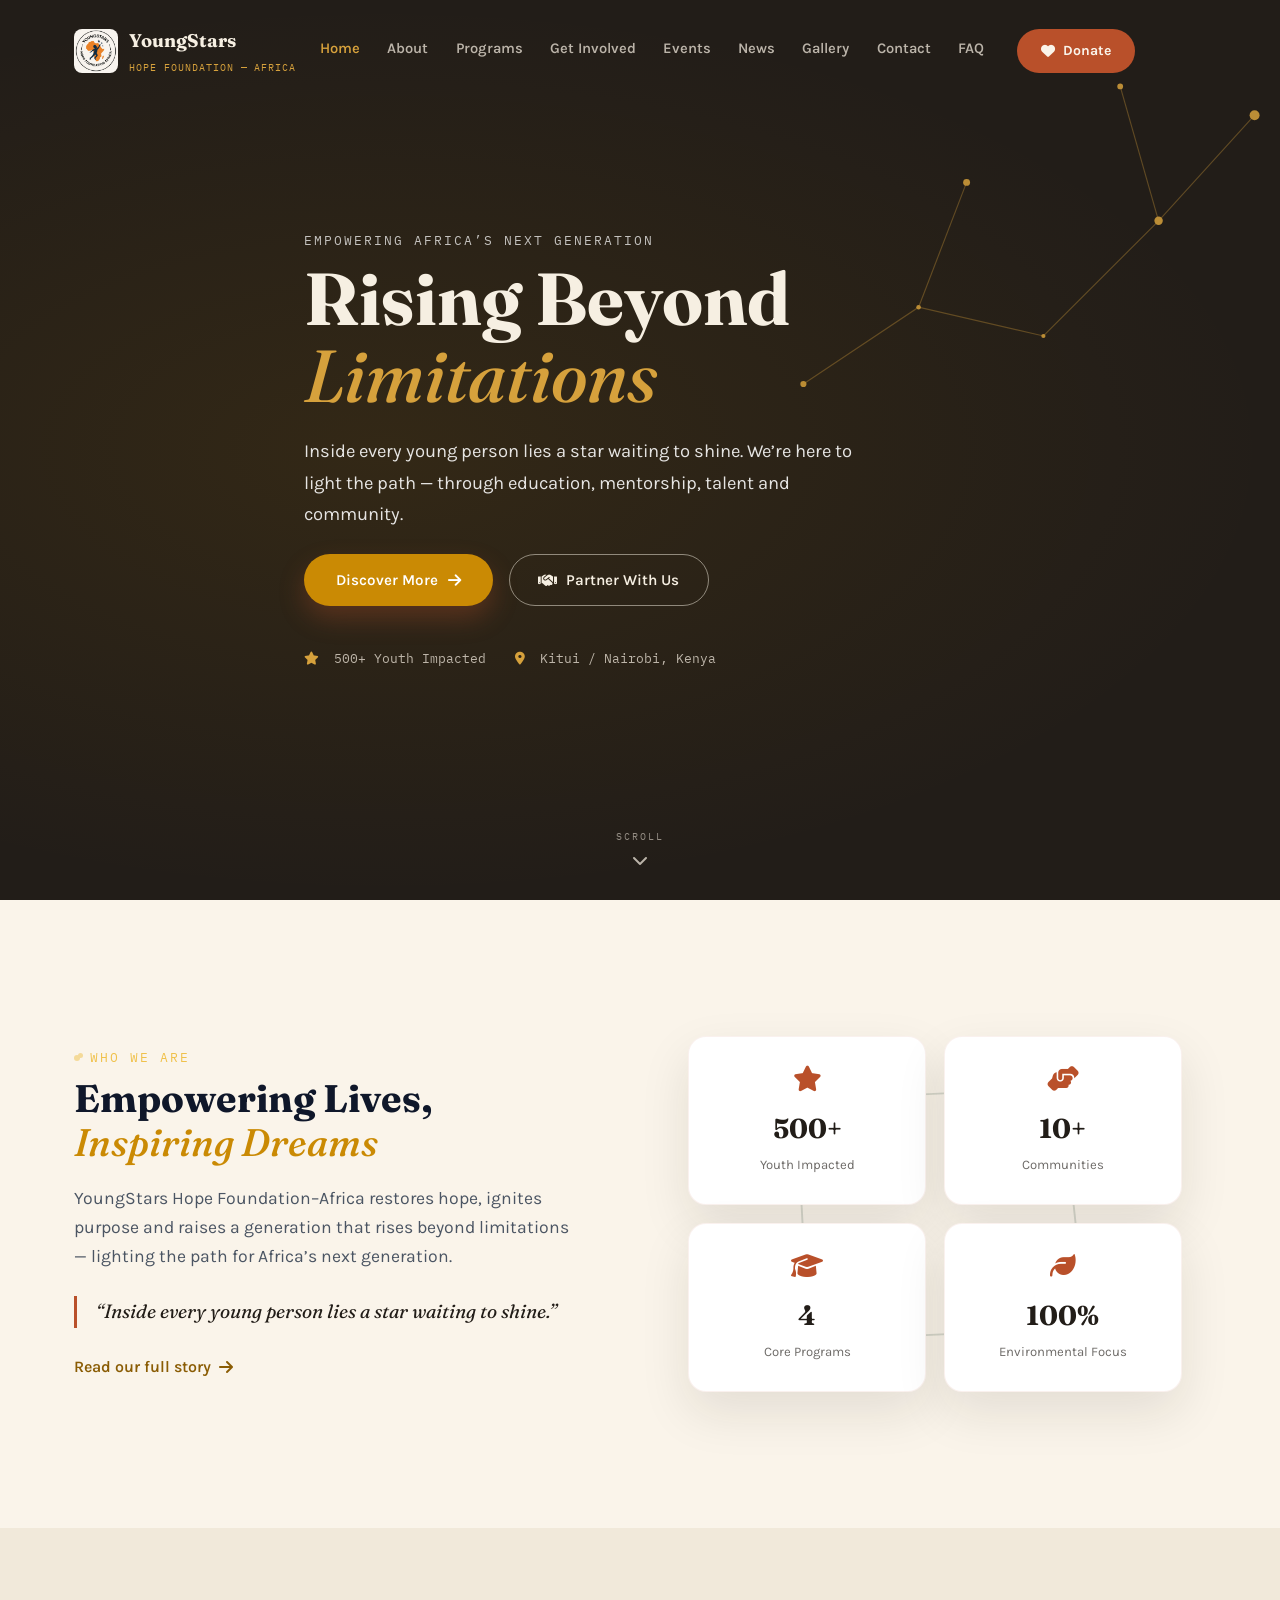
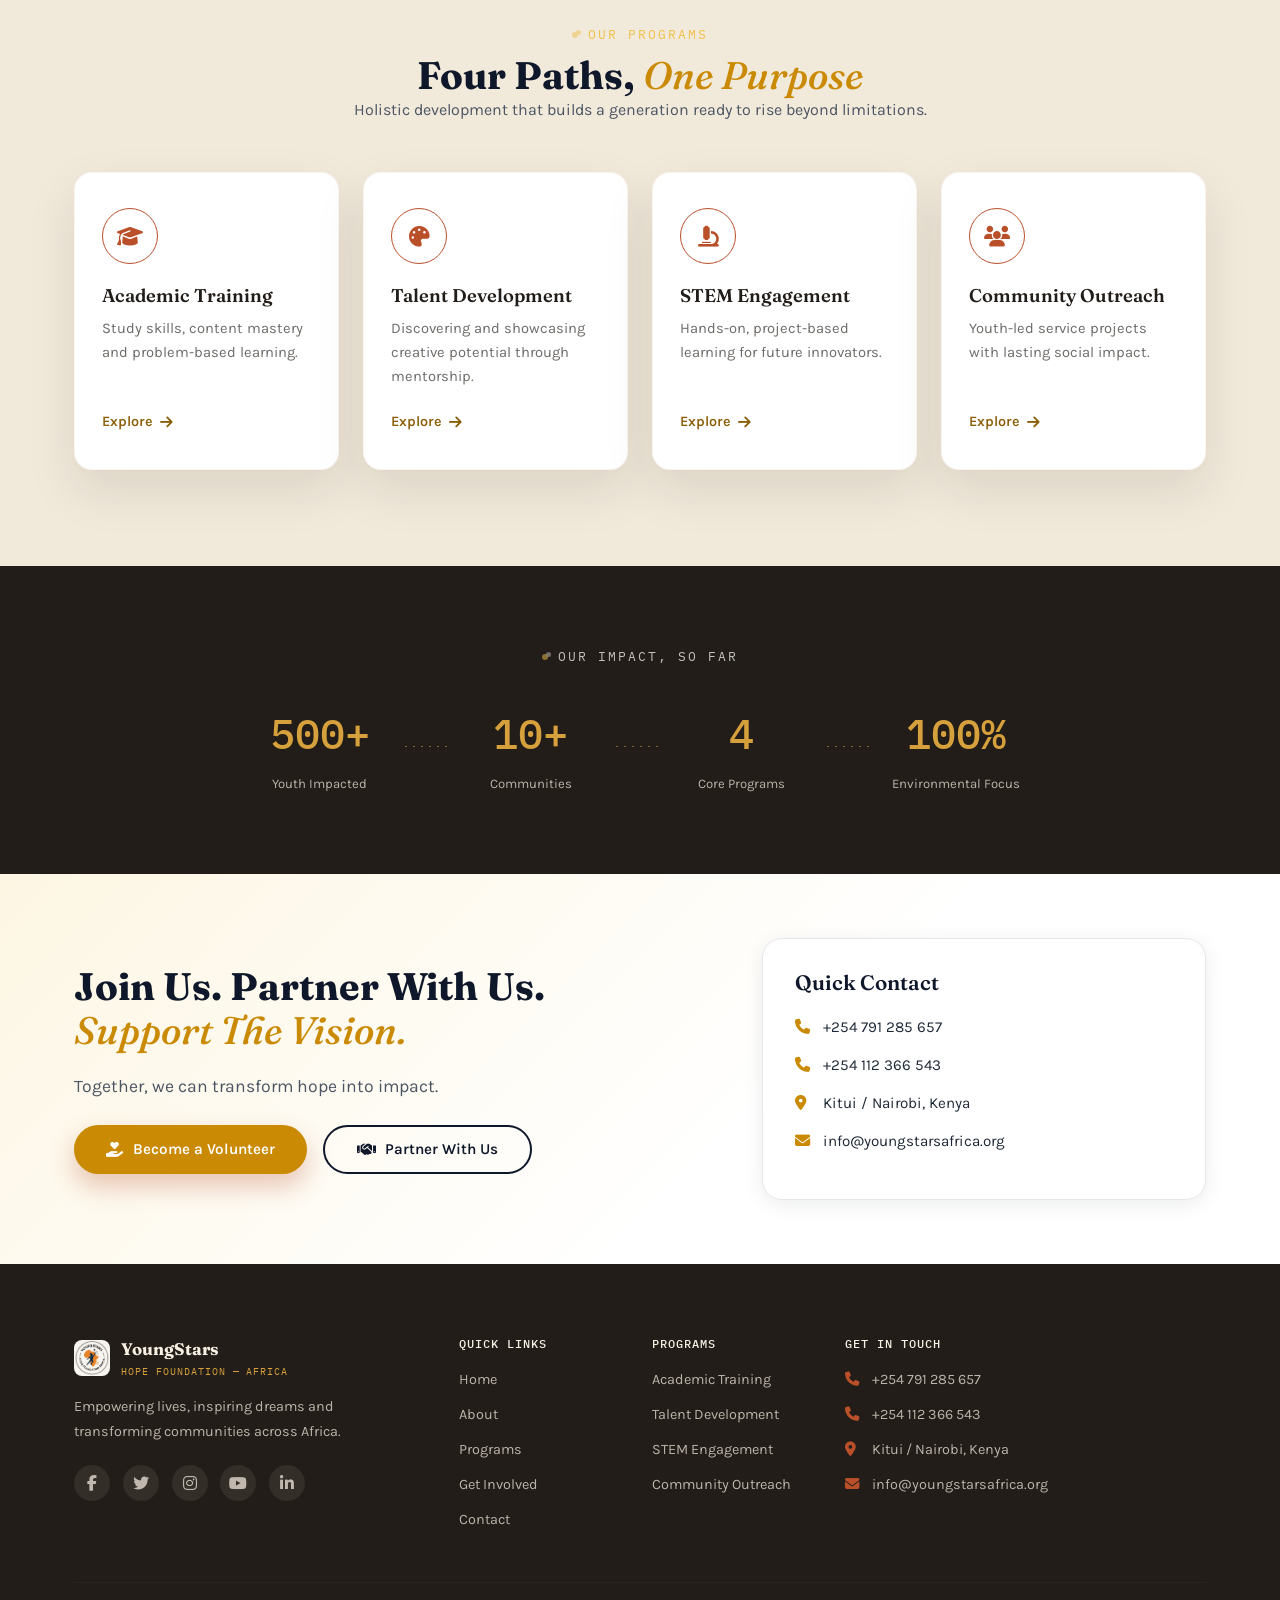
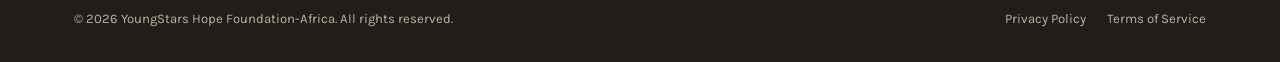
==== commit b4baef18: "donate code and team code modified" ====
--- a/index.html
+++ b/index.html
@@ -98,9 +98,9 @@
                         <li><a class="nav-link" href="contact.html">Contact</a></li>
                         <li><a class="nav-link" href="faq.html">FAQ</a></li>
                         <li class="nav-cta">
-                            <button class="btn-donate" data-bs-toggle="modal" data-bs-target="#donationModal" aria-label="Open donation form">
+                            <a href="donate.html" class="btn-donate" aria-label="Go to donation page">
                                 <i class="fas fa-heart" aria-hidden="true"></i> Donate
-                            </button>
+                            </a>
                         </li>
                     </ul>
                 </div>
@@ -457,10 +457,9 @@
         <i class="fas fa-arrow-up" aria-hidden="true"></i>
     </button>
 
-    <!-- ===== SCRIPTS ===== -->
     <script src="https://cdn.jsdelivr.net/npm/bootstrap@5.3.0/dist/js/bootstrap.bundle.min.js"
-        integrity="sha384-ENjdO4Dr2bkBIFxQpeoTz1HIcje39Wm4jDKdf19U8gI4ddQ3GYNS7NTKfAdVQSZe"
-        crossorigin="anonymous"></script>
+    integrity="sha384-geWF76RCwLtnZ8qwWowPQNguL3RmwHVBC9FhGdlKrxdiJJigb/j/68SIy3Te4Bkz"
+    crossorigin="anonymous"></script>
 
     <script src="assets/js/main.min.js" defer></script>
 </body>
--- a/assets/css/main.min.css
+++ b/assets/css/main.min.css
@@ -1285,4 +1285,1085 @@
 }
 .banner-bg-gallery {
     background-image: url('https://images.unsplash.com/photo-1509099836639-18ba1795216d?auto=format&fit=crop&w=1920&q=80');
+}
+
+/* =========================================================
+   CONTACT PAGE ADDITIONS — append to the end of
+   assets/css/main.min.css.
+ 
+   Note: contact.html reuses .page-banner, .hero-scrim,
+   .banner-constellation, .contact-card, .form-panel,
+   .form-control, .form-select, .form-check*, .form-status,
+   .honeypot, .is-invalid, .required, .social-links,
+   .section-title, .eyebrow, .accent, .fade-up — all already
+   defined earlier in this file (get-involved.html uses the
+   same form classes; events.html's CTA uses .contact-card).
+   Only what's new to contact.html is below.
+   ========================================================= */
+ 
+.banner-bg-contact {
+    background-image: url('https://images.unsplash.com/photo-1605896163420-830698e44fb1?auto=format&fit=crop&w=1920&q=80');
+}
+ 
+.contact-section { padding: 6.5rem 0; background: var(--cream); }
+.contact-info-col .contact-card:first-of-type { margin-top: 2rem; }
+ 
+/* .social-links is styled for the dark footer (translucent cream
+   circles on var(--ink)); this section sits on the light page
+   background, so give the icons dark-on-light colors instead. */
+.contact-social a {
+    background: rgba(34, 29, 24, 0.06); color: var(--text-muted);
+}
+.contact-social a:hover { background: var(--terracotta); color: #fff; }
+ 
+@media (max-width: 767.98px) {
+    .contact-section { padding: 4.5rem 0; }
+}
+/* =========================================================
+   FAQ PAGE ADDITIONS — append to the end of assets/css/main.min.css.
+
+   Note: faq.html reuses .page-banner, .hero-scrim, .banner-constellation,
+   .cta-section, .contact-card, .section-title, .eyebrow, .accent,
+   .hero-actions, .form-control, .visually-hidden already defined
+   earlier in main.min.css. Only what's new to faq.html is below.
+   ========================================================= */
+
+.banner-bg-faq {
+    background-image: url('https://images.unsplash.com/photo-1511376979163-f804dff7ad7b?auto=format&fit=crop&w=1920&q=80');
+}
+
+.faq-section { padding: 6.5rem 0 7rem; background: var(--cream); }
+
+/* ===== Search box ===== */
+.faq-search { max-width: 560px; margin: 0 auto 2rem; }
+.faq-search .input-group-text {
+    background: #fff; border-color: rgba(34, 29, 24, 0.15); color: var(--text-muted);
+}
+.faq-search .form-control { border-left: none; }
+.faq-search .input-group-text ~ .form-control:focus { box-shadow: none; border-color: rgba(34, 29, 24, 0.15); }
+.faq-search .input-group:focus-within .input-group-text,
+.faq-search .input-group:focus-within .form-control { border-color: var(--terracotta); }
+
+/* ===== Category filter pills ===== */
+.faq-filters {
+    display: flex; flex-wrap: wrap; justify-content: center; gap: 0.6rem; margin-bottom: 3rem;
+}
+.faq-filter-btn {
+    font-family: var(--font-mono); font-size: 0.78rem; letter-spacing: 0.04em; text-transform: uppercase;
+    padding: 0.5rem 1.1rem; border-radius: 999px; border: 1px solid rgba(34, 29, 24, 0.15);
+    background: #fff; color: var(--text-muted); cursor: pointer; transition: all 0.2s ease;
+}
+.faq-filter-btn:hover { border-color: var(--terracotta); color: var(--terracotta); }
+.faq-filter-btn.is-active { background: var(--terracotta); border-color: var(--terracotta); color: #fff; }
+
+/* ===== Accordion ===== */
+.faq-accordion { max-width: 820px; margin: 0 auto; }
+.faq-accordion .accordion-item {
+    background: #fff; border: 1px solid rgba(185, 80, 42, 0.1); border-radius: var(--radius-md) !important;
+    margin-bottom: 0.9rem; overflow: hidden; box-shadow: var(--shadow-soft);
+}
+.faq-accordion .accordion-button {
+    font-family: var(--font-display); font-weight: 600; font-size: 1.02rem; color: var(--ink);
+    padding: 1.3rem 1.6rem; background: #fff; box-shadow: none;
+}
+.faq-accordion .accordion-button:not(.collapsed) { color: var(--terracotta-deep); background: rgba(185, 80, 42, 0.04); }
+.faq-accordion .accordion-button:focus { box-shadow: 0 0 0 3px rgba(185, 80, 42, 0.14); border-color: transparent; }
+.faq-accordion .accordion-button::after {
+    background-image: url("data:image/svg+xml,%3Csvg xmlns='http://www.w3.org/2000/svg' viewBox='0 0 16 16' fill='%23B9502A'%3E%3Cpath fill-rule='evenodd' d='M1.646 4.646a.5.5 0 0 1 .708 0L8 10.293l5.646-5.647a.5.5 0 0 1 .708.708l-6 6a.5.5 0 0 1-.708 0l-6-6a.5.5 0 0 1 0-.708z'/%3E%3C/svg%3E");
+}
+.faq-accordion .accordion-body { padding: 0 1.6rem 1.5rem; color: var(--text-muted); font-size: 0.96rem; line-height: 1.7; }
+.faq-accordion .accordion-body a { color: var(--terracotta); font-weight: 600; }
+
+.faq-item.d-none { display: none; }
+
+.faq-empty-state {
+    max-width: 820px; margin: 2rem auto 0; text-align: center; color: var(--text-muted); font-size: 0.96rem;
+}
+.faq-empty-state a { color: var(--terracotta); font-weight: 600; }
+
+@media (max-width: 767.98px) {
+    .faq-section { padding: 4.5rem 0 5rem; }
+    .faq-filters { gap: 0.45rem; margin-bottom: 2.2rem; }
+    .faq-accordion .accordion-button { padding: 1.1rem 1.2rem; font-size: 0.96rem; }
+    .faq-accordion .accordion-body { padding: 0 1.2rem 1.2rem; }
+}
+/* =========================================================
+   YoungStars Hope Foundation-Africa — donate.css
+   Dedicated stylesheet for donate.html ONLY.
+
+   Load order matters: this file assumes assets/css/main.min.css
+   is already loaded on the page, since it uses the design tokens
+   (--terracotta, --ink, --cream, --font-display, --radius-*, etc.)
+   defined in that file's :root block, plus these shared classes
+   from main.min.css: .site-header, .site-footer, .btn-donate,
+   .btn-primary-warm, .btn-outline-dark, .form-control, .form-check*,
+   .form-status, .honeypot, .required, .eyebrow, .tag-dot,
+   .section-title, .section-sub, .accent, .fade-up, .visually-hidden.
+
+   Everything below is specific to the donate page: hero, stats,
+   story cards, impact breakdown bars, donation method panels,
+   testimonial slider, and the mini FAQ accordion skin.
+   ========================================================= */
+
+/* =========================================================
+   1. HERO
+   ========================================================= */
+.donate-hero {
+    position: relative;
+    min-height: 78vh;
+    display: flex;
+    align-items: center;
+    overflow: hidden;
+    padding: 8rem 0 5rem;
+}
+
+.donate-hero-bg {
+    position: absolute;
+    inset: 0;
+    background-image: url('https://images.unsplash.com/photo-1473649085228-583485e6e4d7?auto=format&fit=crop&w=1920&q=80');
+    background-size: cover;
+    background-position: center 30%;
+    transform: scale(1.02);
+}
+
+.donate-hero-scrim {
+    position: absolute;
+    inset: 0;
+    background: linear-gradient(180deg, rgba(15, 12, 10, 0.55) 0%, rgba(15, 12, 10, 0.72) 55%, rgba(15, 12, 10, 0.88) 100%);
+}
+
+.donate-hero-inner {
+    position: relative;
+    z-index: 2;
+    max-width: 760px;
+}
+
+.donate-hero-title {
+    font-family: var(--font-display);
+    font-weight: 700;
+    color: var(--on-dark);
+    font-size: clamp(2.4rem, 5.5vw, 4rem);
+    line-height: 1.08;
+    margin: 0.9rem 0 1.4rem;
+}
+
+.donate-hero-title em {
+    font-style: italic;
+    color: var(--gold);
+}
+
+.donate-hero-lead {
+    color: var(--on-dark-muted);
+    font-size: 1.08rem;
+    line-height: 1.75;
+    max-width: 620px;
+    margin-bottom: 2.2rem;
+}
+
+.donate-hero-actions {
+    display: flex;
+    flex-wrap: wrap;
+    gap: 1rem;
+}
+
+.btn-outline-light {
+    display: inline-flex;
+    align-items: center;
+    gap: 0.55rem;
+    border: 1.5px solid rgba(246, 239, 226, 0.5);
+    color: var(--on-dark);
+    background: transparent;
+    border-radius: 999px;
+    padding: 0.85rem 1.8rem;
+    font-weight: 600;
+    font-size: 0.95rem;
+    transition: background 0.2s ease, border-color 0.2s ease;
+}
+.btn-outline-light:hover {
+    background: rgba(246, 239, 226, 0.12);
+    border-color: rgba(246, 239, 226, 0.85);
+    color: var(--on-dark);
+}
+
+/* =========================================================
+   2. IMPACT STATS
+   ========================================================= */
+.donate-stats {
+    background: var(--ink);
+    padding: 3rem 0;
+    border-bottom: 1px solid rgba(246, 239, 226, 0.08);
+}
+
+.donate-stats-grid {
+    display: grid;
+    grid-template-columns: repeat(4, 1fr);
+    gap: 2rem;
+    text-align: center;
+}
+
+.donate-stat-item {
+    display: flex;
+    flex-direction: column;
+    align-items: center;
+    gap: 0.35rem;
+}
+
+.donate-stat-num {
+    font-family: var(--font-mono);
+    font-size: clamp(1.9rem, 3.6vw, 2.7rem);
+    font-weight: 500;
+    color: var(--gold);
+}
+
+.donate-stat-label {
+    font-size: 0.82rem;
+    letter-spacing: 0.03em;
+    color: var(--on-dark-muted);
+}
+
+/* =========================================================
+   3. STORY CARDS
+   ========================================================= */
+.donate-stories {
+    padding: 7rem 0;
+    background: var(--cream);
+}
+
+.donate-story-list {
+    display: flex;
+    flex-direction: column;
+    gap: 2.2rem;
+    max-width: 980px;
+    margin: 0 auto;
+}
+
+.donate-story-card {
+    display: grid;
+    grid-template-columns: 320px 1fr;
+    background: #fff;
+    border-radius: var(--radius-lg);
+    overflow: hidden;
+    box-shadow: var(--shadow-soft);
+    border: 1px solid rgba(185, 80, 42, 0.08);
+}
+
+.donate-story-card:nth-child(even) {
+    grid-template-columns: 1fr 320px;
+}
+.donate-story-card:nth-child(even) .donate-story-media {
+    order: 2;
+}
+
+.donate-story-media { position: relative; min-height: 260px; }
+.donate-story-media img {
+    width: 100%;
+    height: 100%;
+    object-fit: cover;
+    display: block;
+}
+
+.donate-story-body {
+    padding: 2.2rem 2.4rem;
+    display: flex;
+    flex-direction: column;
+}
+
+.donate-story-tag {
+    align-self: flex-start;
+    font-family: var(--font-mono);
+    font-size: 0.72rem;
+    letter-spacing: 0.06em;
+    text-transform: uppercase;
+    color: var(--terracotta);
+    background: rgba(185, 80, 42, 0.08);
+    border-radius: 999px;
+    padding: 0.3rem 0.8rem;
+    margin-bottom: 0.9rem;
+}
+
+.donate-story-body h3 {
+    font-family: var(--font-display);
+    font-size: 1.4rem;
+    font-weight: 700;
+    margin-bottom: 0.7rem;
+}
+
+.donate-story-teaser {
+    color: var(--text-muted);
+    font-size: 0.98rem;
+    line-height: 1.7;
+    margin-bottom: 0;
+}
+
+.donate-story-full {
+    color: var(--text-muted);
+    font-size: 0.96rem;
+    line-height: 1.75;
+    max-height: 0;
+    overflow: hidden;
+    opacity: 0;
+    transition: max-height 0.45s ease, opacity 0.35s ease, margin 0.45s ease;
+    margin-top: 0;
+}
+
+.donate-story-full p:last-child { margin-bottom: 0; }
+
+.donate-story-card.is-open .donate-story-full {
+    max-height: 900px;
+    opacity: 1;
+    margin-top: 1rem;
+}
+
+.donate-story-card.is-open .donate-story-teaser {
+    display: none;
+}
+
+.donate-story-toggle {
+    align-self: flex-start;
+    margin-top: 1.4rem;
+    background: none;
+    border: none;
+    padding: 0;
+    color: var(--terracotta);
+    font-weight: 600;
+    font-size: 0.9rem;
+    display: inline-flex;
+    align-items: center;
+    gap: 0.5rem;
+    cursor: pointer;
+}
+.donate-story-toggle:hover { color: var(--terracotta-deep); }
+.donate-story-toggle i { transition: transform 0.3s ease; font-size: 0.78rem; }
+.donate-story-card.is-open .donate-story-toggle i { transform: rotate(180deg); }
+
+/* =========================================================
+   4. IMPACT BREAKDOWN BARS
+   ========================================================= */
+.donate-breakdown {
+    padding: 6.5rem 0;
+    background: #fff;
+}
+
+.donate-breakdown-bars {
+    max-width: 720px;
+    margin: 0 auto;
+    display: flex;
+    flex-direction: column;
+    gap: 1.8rem;
+}
+
+.donate-bar-label {
+    display: flex;
+    justify-content: space-between;
+    font-size: 0.92rem;
+    font-weight: 600;
+    color: var(--ink);
+    margin-bottom: 0.55rem;
+}
+
+.donate-bar-pct {
+    font-family: var(--font-mono);
+    color: var(--terracotta);
+}
+
+.donate-bar-track {
+    width: 100%;
+    height: 10px;
+    background: rgba(34, 29, 24, 0.08);
+    border-radius: 999px;
+    overflow: hidden;
+}
+
+.donate-bar-fill {
+    height: 100%;
+    width: 0%;
+    border-radius: 999px;
+    background: linear-gradient(90deg, var(--terracotta) 0%, var(--gold) 100%);
+    transition: width 1.1s cubic-bezier(0.22, 1, 0.36, 1);
+}
+
+/* =========================================================
+   5. DONATION METHOD PANELS
+   ========================================================= */
+.donate-methods {
+    padding: 7rem 0;
+    background: var(--cream);
+}
+
+.donate-methods-grid {
+    display: grid;
+    grid-template-columns: 1fr 1fr;
+    gap: 2.5rem;
+    max-width: 1040px;
+    margin: 0 auto;
+    align-items: start;
+}
+
+.donate-panel {
+    background: #fff;
+    border-radius: var(--radius-lg);
+    padding: 2.6rem;
+    box-shadow: var(--shadow-soft);
+    border: 1px solid rgba(185, 80, 42, 0.08);
+}
+
+.donate-panel h3 {
+    font-family: var(--font-display);
+    font-size: 1.25rem;
+    font-weight: 700;
+    display: flex;
+    align-items: center;
+    gap: 0.6rem;
+    margin-bottom: 0.5rem;
+}
+.donate-panel h3 i { color: var(--terracotta); }
+
+.donate-panel-sub {
+    color: var(--text-muted);
+    font-size: 0.92rem;
+    margin-bottom: 1.6rem;
+}
+
+/* Amount selector — same visual language as the old donation modal */
+.donate-amount-group {
+    display: grid;
+    grid-template-columns: repeat(2, 1fr);
+    gap: 0.7rem;
+    margin-bottom: 1.4rem;
+}
+
+.donate-amount-btn {
+    padding: 0.75rem 0.5rem;
+    border-radius: var(--radius-sm);
+    border: 1.5px solid rgba(34, 29, 24, 0.15);
+    background: #fff;
+    font-weight: 600;
+    font-size: 0.92rem;
+    color: var(--ink);
+    cursor: pointer;
+    transition: all 0.2s ease;
+}
+.donate-amount-btn:hover { border-color: var(--terracotta); color: var(--terracotta); }
+.donate-amount-btn.is-active {
+    background: var(--terracotta);
+    border-color: var(--terracotta);
+    color: #fff;
+}
+
+/* Paybill card */
+.donate-paybill-row {
+    display: flex;
+    align-items: center;
+    justify-content: space-between;
+    gap: 1rem;
+    background: var(--cream);
+    border-radius: var(--radius-sm);
+    padding: 1rem 1.2rem;
+    margin-bottom: 1rem;
+}
+
+.donate-paybill-field { display: flex; flex-direction: column; gap: 0.15rem; }
+.donate-paybill-label {
+    font-family: var(--font-mono);
+    font-size: 0.7rem;
+    text-transform: uppercase;
+    letter-spacing: 0.06em;
+    color: var(--text-muted);
+}
+.donate-paybill-value {
+    font-family: var(--font-mono);
+    font-size: 1.3rem;
+    font-weight: 500;
+    color: var(--ink);
+    letter-spacing: 0.03em;
+}
+
+.donate-copy-btn {
+    flex-shrink: 0;
+    display: inline-flex;
+    align-items: center;
+    gap: 0.45rem;
+    background: #fff;
+    border: 1.5px solid rgba(34, 29, 24, 0.15);
+    border-radius: 999px;
+    padding: 0.55rem 1.1rem;
+    font-size: 0.84rem;
+    font-weight: 600;
+    color: var(--ink);
+    cursor: pointer;
+    transition: all 0.2s ease;
+    min-width: 96px;
+    justify-content: center;
+}
+.donate-copy-btn:hover { border-color: var(--terracotta); color: var(--terracotta); }
+.donate-copy-btn.is-copied {
+    background: var(--forest);
+    border-color: var(--forest);
+    color: #fff;
+}
+
+.donate-paybill-steps {
+    margin: 1.6rem 0 1.4rem;
+    padding-left: 1.2rem;
+    color: var(--text-muted);
+    font-size: 0.92rem;
+    line-height: 1.9;
+}
+.donate-paybill-steps strong { color: var(--ink); }
+
+.donate-paybill-note {
+    font-size: 0.86rem;
+    color: var(--text-muted);
+    margin: 0;
+    padding-top: 1.2rem;
+    border-top: 1px solid rgba(34, 29, 24, 0.08);
+}
+.donate-paybill-note a { color: var(--terracotta); font-weight: 600; }
+
+/* =========================================================
+   6. TESTIMONIAL SLIDER
+   ========================================================= */
+.donate-testimonials {
+    padding: 6.5rem 0;
+    background: #fff;
+}
+
+.donate-testimonial-slider {
+    max-width: 720px;
+    margin: 0 auto;
+    overflow: hidden;
+}
+
+.donate-testimonial-track {
+    display: flex;
+    transition: transform 0.5s cubic-bezier(0.65, 0, 0.35, 1);
+}
+
+.donate-testimonial-slide {
+    flex: 0 0 100%;
+    text-align: center;
+    padding: 0 1.5rem;
+    margin: 0;
+}
+
+.donate-testimonial-slide p {
+    font-family: var(--font-display);
+    font-style: italic;
+    font-size: 1.3rem;
+    line-height: 1.6;
+    color: var(--ink);
+    margin-bottom: 1.2rem;
+}
+
+.donate-testimonial-slide cite {
+    font-style: normal;
+    font-family: var(--font-mono);
+    font-size: 0.82rem;
+    letter-spacing: 0.03em;
+    color: var(--terracotta);
+}
+
+.donate-testimonial-controls {
+    display: flex;
+    align-items: center;
+    justify-content: center;
+    gap: 1.4rem;
+    margin-top: 2.2rem;
+}
+
+.donate-testimonial-arrow {
+    width: 42px;
+    height: 42px;
+    border-radius: 50%;
+    border: 1.5px solid rgba(34, 29, 24, 0.15);
+    background: #fff;
+    color: var(--ink);
+    display: flex;
+    align-items: center;
+    justify-content: center;
+    cursor: pointer;
+    transition: all 0.2s ease;
+}
+.donate-testimonial-arrow:hover { border-color: var(--terracotta); color: var(--terracotta); }
+
+.donate-testimonial-dots { display: flex; gap: 0.55rem; }
+.donate-testimonial-dot {
+    width: 9px;
+    height: 9px;
+    border-radius: 50%;
+    background: rgba(34, 29, 24, 0.18);
+    border: none;
+    padding: 0;
+    cursor: pointer;
+    transition: background 0.2s ease, transform 0.2s ease;
+}
+.donate-testimonial-dot.is-active {
+    background: var(--terracotta);
+    transform: scale(1.2);
+}
+
+/* =========================================================
+   7. DONATION MINI-FAQ
+   ========================================================= */
+.donate-faq {
+    padding: 6rem 0 7rem;
+    background: var(--cream);
+}
+
+.donate-faq-accordion {
+    max-width: 760px;
+    margin: 0 auto;
+}
+
+.donate-faq-accordion .accordion-item {
+    background: #fff;
+    border: 1px solid rgba(185, 80, 42, 0.1);
+    border-radius: var(--radius-md) !important;
+    margin-bottom: 0.8rem;
+    overflow: hidden;
+    box-shadow: var(--shadow-soft);
+}
+
+.donate-faq-accordion .accordion-button {
+    font-family: var(--font-display);
+    font-weight: 600;
+    font-size: 0.98rem;
+    color: var(--ink);
+    padding: 1.15rem 1.5rem;
+    background: #fff;
+    box-shadow: none;
+}
+.donate-faq-accordion .accordion-button:not(.collapsed) {
+    color: var(--terracotta-deep);
+    background: rgba(185, 80, 42, 0.04);
+}
+.donate-faq-accordion .accordion-button:focus {
+    box-shadow: 0 0 0 3px rgba(185, 80, 42, 0.14);
+    border-color: transparent;
+}
+.donate-faq-accordion .accordion-button::after {
+    background-image: url("data:image/svg+xml,%3Csvg xmlns='http://www.w3.org/2000/svg' viewBox='0 0 16 16' fill='%23B9502A'%3E%3Cpath fill-rule='evenodd' d='M1.646 4.646a.5.5 0 0 1 .708 0L8 10.293l5.646-5.647a.5.5 0 0 1 .708.708l-6 6a.5.5 0 0 1-.708 0l-6-6a.5.5 0 0 1 0-.708z'/%3E%3C/svg%3E");
+}
+.donate-faq-accordion .accordion-body {
+    padding: 0 1.5rem 1.35rem;
+    color: var(--text-muted);
+    font-size: 0.92rem;
+    line-height: 1.7;
+}
+.donate-faq-accordion .accordion-body a { color: var(--terracotta); font-weight: 600; }
+
+/* =========================================================
+   8. RESPONSIVE
+   ========================================================= */
+@media (max-width: 991.98px) {
+    .donate-stats-grid { grid-template-columns: repeat(2, 1fr); row-gap: 2.2rem; }
+
+    .donate-story-card,
+    .donate-story-card:nth-child(even) {
+        grid-template-columns: 1fr;
+    }
+    .donate-story-card:nth-child(even) .donate-story-media { order: 0; }
+    .donate-story-media { min-height: 220px; }
+
+    .donate-methods-grid { grid-template-columns: 1fr; max-width: 560px; }
+}
+
+@media (max-width: 767.98px) {
+    .donate-hero { min-height: auto; padding: 7rem 0 4rem; }
+    .donate-hero-actions { flex-direction: column; align-items: stretch; }
+    .donate-hero-actions .btn { justify-content: center; text-align: center; }
+
+    .donate-stories { padding: 4.5rem 0; }
+    .donate-story-body { padding: 1.6rem 1.5rem; }
+
+    .donate-breakdown { padding: 4.5rem 0; }
+    .donate-methods { padding: 4.5rem 0; }
+    .donate-panel { padding: 1.8rem 1.5rem; }
+    .donate-amount-group { grid-template-columns: repeat(2, 1fr); }
+
+    .donate-paybill-row { flex-direction: column; align-items: stretch; text-align: center; }
+    .donate-copy-btn { width: 100%; }
+
+    .donate-testimonials { padding: 4.5rem 0; }
+    .donate-testimonial-slide p { font-size: 1.1rem; }
+
+    .donate-faq { padding: 4rem 0 4.5rem; }
+}
+/* =========================================================
+   YoungStars Hope Foundation-Africa — team.css
+   Dedicated stylesheet for team.html ONLY.
+
+   Load order matters: this file assumes assets/css/main.min.css
+   is already loaded on the page, since it uses the design tokens
+   (--terracotta, --ink, --cream, --font-display, --radius-*, etc.)
+   defined in that file's :root block, plus these shared classes
+   from main.min.css: .site-header, .site-footer, .page-banner,
+   .hero-scrim, .banner-constellation, .breadcrumb, .eyebrow,
+   .tag-dot, .section-title, .section-sub, .accent, .fade-up,
+   .visually-hidden.
+
+   Everything below is specific to the team page: the banner
+   image, the 3D flip-card grid, the executive-board role cards,
+   and the closing commitment band.
+   ========================================================= */
+
+.banner-bg-team {
+    background-image: url('https://images.unsplash.com/photo-1531482615713-2afd69097998?auto=format&fit=crop&w=1920&q=80');
+}
+
+/* =========================================================
+   1. FLIP-CARD GRID
+   ========================================================= */
+.team-grid-section { padding: 6.5rem 0 7rem; background: var(--cream); }
+
+.team-flip-grid {
+    display: grid;
+    grid-template-columns: repeat(auto-fit, minmax(280px, 320px));
+    justify-content: center;
+    gap: 2.2rem;
+    max-width: 1040px;
+    margin: 0 auto;
+}
+
+/* Perspective lives on the outer card; the inner element is what
+   actually rotates, so both faces can be positioned absolutely
+   inside it and hidden via backface-visibility. */
+.team-flip-card {
+    perspective: 1600px;
+    height: 380px;
+    cursor: pointer;
+    outline: none;
+}
+
+.team-flip-inner {
+    position: relative;
+    width: 100%;
+    height: 100%;
+    transition: transform 0.7s cubic-bezier(0.4, 0.2, 0.2, 1);
+    transform-style: preserve-3d;
+}
+
+/* Hover flips on devices that support hover (desktop/trackpad).
+   Touch devices get a tap-to-flip via the .is-flipped class,
+   added by team.js — see the JS file for the touch fallback. */
+.team-flip-card:hover .team-flip-inner,
+.team-flip-card:focus-within .team-flip-inner,
+.team-flip-card.is-flipped .team-flip-inner {
+    transform: rotateY(180deg);
+}
+
+.team-flip-card:focus-visible,
+.team-flip-readmore:focus-visible {
+    box-shadow: 0 0 0 3px rgba(185, 80, 42, 0.35);
+    border-radius: var(--radius-lg);
+}
+
+.team-flip-face {
+    position: absolute;
+    inset: 0;
+    backface-visibility: hidden;
+    -webkit-backface-visibility: hidden;
+    border-radius: var(--radius-lg);
+    padding: 2.4rem 2rem;
+    display: flex;
+    flex-direction: column;
+    align-items: center;
+    justify-content: center;
+    text-align: center;
+    box-shadow: var(--shadow-soft);
+}
+
+.team-flip-front {
+    background: #fff;
+    border: 1px solid rgba(185, 80, 42, 0.1);
+}
+
+.team-flip-back {
+    background: linear-gradient(150deg, var(--terracotta) 0%, var(--terracotta-deep) 100%);
+    color: #fff;
+    transform: rotateY(180deg);
+}
+
+.team-flip-avatar {
+    width: 96px;
+    height: 96px;
+    border-radius: 50%;
+    background: linear-gradient(135deg, var(--terracotta) 0%, var(--terracotta-deep) 100%);
+    display: flex;
+    align-items: center;
+    justify-content: center;
+    font-family: var(--font-display);
+    font-weight: 700;
+    font-size: 2rem;
+    color: #fff;
+    margin-bottom: 1.2rem;
+}
+
+/* If a real <img> replaces the initials placeholder, it should
+   still fill this same circular frame. */
+.team-flip-avatar img {
+    width: 100%;
+    height: 100%;
+    object-fit: cover;
+    border-radius: 50%;
+}
+
+.team-flip-front h3 {
+    font-family: var(--font-display);
+    font-size: 1.25rem;
+    font-weight: 700;
+    margin-bottom: 0.3rem;
+}
+
+.team-flip-role {
+    color: var(--terracotta);
+    font-size: 0.88rem;
+    font-weight: 600;
+    margin-bottom: 1.4rem;
+}
+
+.team-flip-hint {
+    font-family: var(--font-mono);
+    font-size: 0.72rem;
+    text-transform: uppercase;
+    letter-spacing: 0.05em;
+    color: var(--text-muted);
+    display: inline-flex;
+    align-items: center;
+    gap: 0.4rem;
+}
+.team-flip-hint i { font-size: 0.7rem; }
+
+.team-flip-quote-icon {
+    font-size: 1.4rem;
+    color: rgba(255, 255, 255, 0.5);
+    margin-bottom: 0.8rem;
+}
+
+.team-flip-quote {
+    font-family: var(--font-display);
+    font-style: italic;
+    font-size: 1.02rem;
+    line-height: 1.65;
+    margin-bottom: 1.6rem;
+}
+
+.team-flip-readmore {
+    display: inline-flex;
+    align-items: center;
+    gap: 0.5rem;
+    background: rgba(255, 255, 255, 0.14);
+    border: 1.5px solid rgba(255, 255, 255, 0.4);
+    border-radius: 999px;
+    padding: 0.6rem 1.3rem;
+    color: #fff;
+    font-weight: 600;
+    font-size: 0.86rem;
+    transition: background 0.2s ease, border-color 0.2s ease;
+}
+.team-flip-readmore:hover {
+    background: rgba(255, 255, 255, 0.24);
+    border-color: rgba(255, 255, 255, 0.7);
+    color: #fff;
+}
+
+/* =========================================================
+   2. EXECUTIVE BOARD ROLE CARDS
+   ========================================================= */
+.board-roles-section { padding: 0 0 7rem; background: var(--cream); }
+
+.board-roles-grid {
+    display: grid;
+    grid-template-columns: repeat(3, 1fr);
+    gap: 1.6rem;
+    max-width: 1100px;
+    margin: 0 auto;
+}
+
+.board-role-card {
+    background: #fff;
+    border-radius: var(--radius-lg);
+    padding: 2rem 1.8rem;
+    box-shadow: var(--shadow-soft);
+    border: 1px solid rgba(185, 80, 42, 0.08);
+    position: relative;
+}
+
+.board-role-num {
+    display: inline-flex;
+    align-items: center;
+    justify-content: center;
+    width: 38px;
+    height: 38px;
+    border-radius: 50%;
+    background: rgba(185, 80, 42, 0.08);
+    color: var(--terracotta);
+    font-family: var(--font-mono);
+    font-weight: 500;
+    font-size: 0.9rem;
+    margin-bottom: 1rem;
+}
+
+.board-role-card h3 {
+    font-family: var(--font-display);
+    font-size: 1.15rem;
+    font-weight: 700;
+    margin-bottom: 0.9rem;
+}
+
+.board-role-card ul {
+    list-style: none;
+    margin: 0;
+    padding: 0;
+    display: flex;
+    flex-direction: column;
+    gap: 0.55rem;
+}
+
+.board-role-card li {
+    position: relative;
+    padding-left: 1.1rem;
+    color: var(--text-muted);
+    font-size: 0.88rem;
+    line-height: 1.55;
+}
+.board-role-card li::before {
+    content: "";
+    position: absolute;
+    left: 0;
+    top: 0.55em;
+    width: 5px;
+    height: 5px;
+    border-radius: 50%;
+    background: var(--terracotta);
+}
+
+/* Patron sits apart conceptually from the six executive roles, so
+   it spans the full row and gets a slightly different accent. */
+.board-role-card-patron {
+    grid-column: 1 / -1;
+    background: var(--ink);
+    border-color: transparent;
+}
+.board-role-card-patron .board-role-num {
+    background: rgba(214, 161, 60, 0.16);
+    color: var(--gold);
+}
+.board-role-card-patron h3 { color: var(--on-dark); }
+.board-role-card-patron li { color: var(--on-dark-muted); }
+.board-role-card-patron li::before { background: var(--gold); }
+.board-role-card-patron ul {
+    display: grid;
+    grid-template-columns: repeat(3, 1fr);
+    column-gap: 2rem;
+    row-gap: 0.55rem;
+}
+
+/* =========================================================
+   3. COMMITMENT BAND
+   ========================================================= */
+.commitment-band {
+    background: var(--ink);
+    padding: 5rem 0;
+    text-align: center;
+}
+
+.commitment-text {
+    max-width: 760px;
+    margin: 0 auto 1.4rem;
+    color: var(--on-dark-muted);
+    font-size: 1rem;
+    line-height: 1.8;
+}
+
+.commitment-theme {
+    font-family: var(--font-display);
+    font-style: italic;
+    font-weight: 600;
+    font-size: clamp(1.5rem, 3vw, 2.1rem);
+    color: var(--gold);
+    margin: 0;
+}
+
+/* =========================================================
+   4. RESPONSIVE
+   ========================================================= */
+@media (max-width: 991.98px) {
+    .board-roles-grid { grid-template-columns: repeat(2, 1fr); }
+    .board-role-card-patron ul { grid-template-columns: 1fr; }
+}
+
+@media (max-width: 767.98px) {
+    .team-grid-section { padding: 4.5rem 0 5rem; }
+    .team-flip-card { height: 340px; }
+    .team-flip-face { padding: 1.8rem 1.5rem; }
+
+    .board-roles-section { padding: 0 0 4.5rem; }
+    .board-roles-grid { grid-template-columns: 1fr; }
+
+    .commitment-band { padding: 3.5rem 0; }
+    .commitment-text { font-size: 0.94rem; }
+}
+/* ===== Team teaser (about.html) ===== */
+.team-teaser { padding: 4rem 0; background: var(--cream); }
+.team-teaser-inner {
+    display: flex; align-items: center; gap: 2rem; flex-wrap: wrap;
+    background: #fff; border-radius: var(--radius-lg); padding: 2.4rem 2.8rem;
+    box-shadow: var(--shadow-soft); border: 1px solid rgba(185, 80, 42, 0.08);
+}
+.team-teaser-avatar {
+    flex-shrink: 0; width: 84px; height: 84px; border-radius: 50%;
+    background: linear-gradient(135deg, var(--terracotta) 0%, var(--terracotta-deep) 100%);
+    display: flex; align-items: center; justify-content: center;
+    font-family: var(--font-display); font-weight: 700; font-size: 1.5rem; color: #fff;
+}
+.team-teaser-text { flex: 1 1 380px; }
+.team-teaser-text .eyebrow { margin-bottom: 0.5rem; }
+.team-teaser-text .section-title { font-size: 1.6rem; margin-bottom: 0.5rem; }
+.team-teaser-text .lede { margin-bottom: 0; }
+.team-teaser-btn { flex-shrink: 0; white-space: nowrap; }
+
+@media (max-width: 767.98px) {
+    .team-teaser-inner { padding: 1.8rem; text-align: center; flex-direction: column; }
+    .team-teaser-btn { width: 100%; justify-content: center; }
+}
+
+/* ===== James Mutie bio page (james-mutie.html) ===== */
+.founder-header { background: var(--ink); padding: 7.5rem 0 3.5rem; text-align: center; }
+.breadcrumb-on-dark, .breadcrumb-on-dark a { color: var(--on-dark-muted); }
+.breadcrumb-on-dark a:hover { color: var(--gold); }
+.breadcrumb-on-dark span { margin: 0 0.5rem; }
+
+.founder-avatar-lg {
+    width: 128px; height: 128px; border-radius: 50%; margin: 1.6rem auto 1.4rem;
+    background: linear-gradient(135deg, var(--terracotta) 0%, var(--terracotta-deep) 100%);
+    display: flex; align-items: center; justify-content: center;
+    font-family: var(--font-display); font-weight: 700; font-size: 2.6rem; color: #fff;
+}
+.founder-avatar-lg img { width: 100%; height: 100%; object-fit: cover; border-radius: 50%; }
+
+.founder-name { font-family: var(--font-display); font-weight: 700; color: var(--on-dark); font-size: clamp(1.8rem, 3.5vw, 2.6rem); margin-bottom: 0.5rem; }
+.founder-title { color: var(--gold); font-size: 0.95rem; font-weight: 600; margin: 0; }
+
+.founder-article-section { background: #fff; padding: 5rem 0 6.5rem; }
+.founder-article { max-width: 720px; margin: 0 auto; }
+.founder-article h2 {
+    font-family: var(--font-display); font-size: 1.5rem; font-weight: 700; color: var(--ink);
+    margin: 2.6rem 0 1.2rem;
+}
+.founder-article h2:first-child { margin-top: 0; }
+.founder-article p { color: var(--text-muted); font-size: 1rem; line-height: 1.85; margin-bottom: 1.3rem; }
+.founder-article-divider { border: none; border-top: 1px solid rgba(34, 29, 24, 0.1); margin: 3rem 0; }
+.founder-article-emphasis {
+    font-family: var(--font-display); font-style: italic; font-size: 1.2rem; color: var(--terracotta-deep);
+    border-left: 3px solid var(--terracotta); padding-left: 1.2rem; margin: 1.8rem 0;
+}
+.founder-signature { font-family: var(--font-display); font-style: italic; font-size: 1.05rem; color: var(--ink); margin-top: 2rem; }
+.founder-article-back { margin-top: 2.5rem; padding-top: 2rem; border-top: 1px solid rgba(34, 29, 24, 0.1); }
+
+@media (max-width: 767.98px) {
+    .founder-header { padding: 6.5rem 0 3rem; }
+    .founder-avatar-lg { width: 100px; height: 100px; font-size: 2rem; }
+    .founder-article-section { padding: 3.5rem 0 4.5rem; }
+    .founder-article h2 { font-size: 1.3rem; }
 }
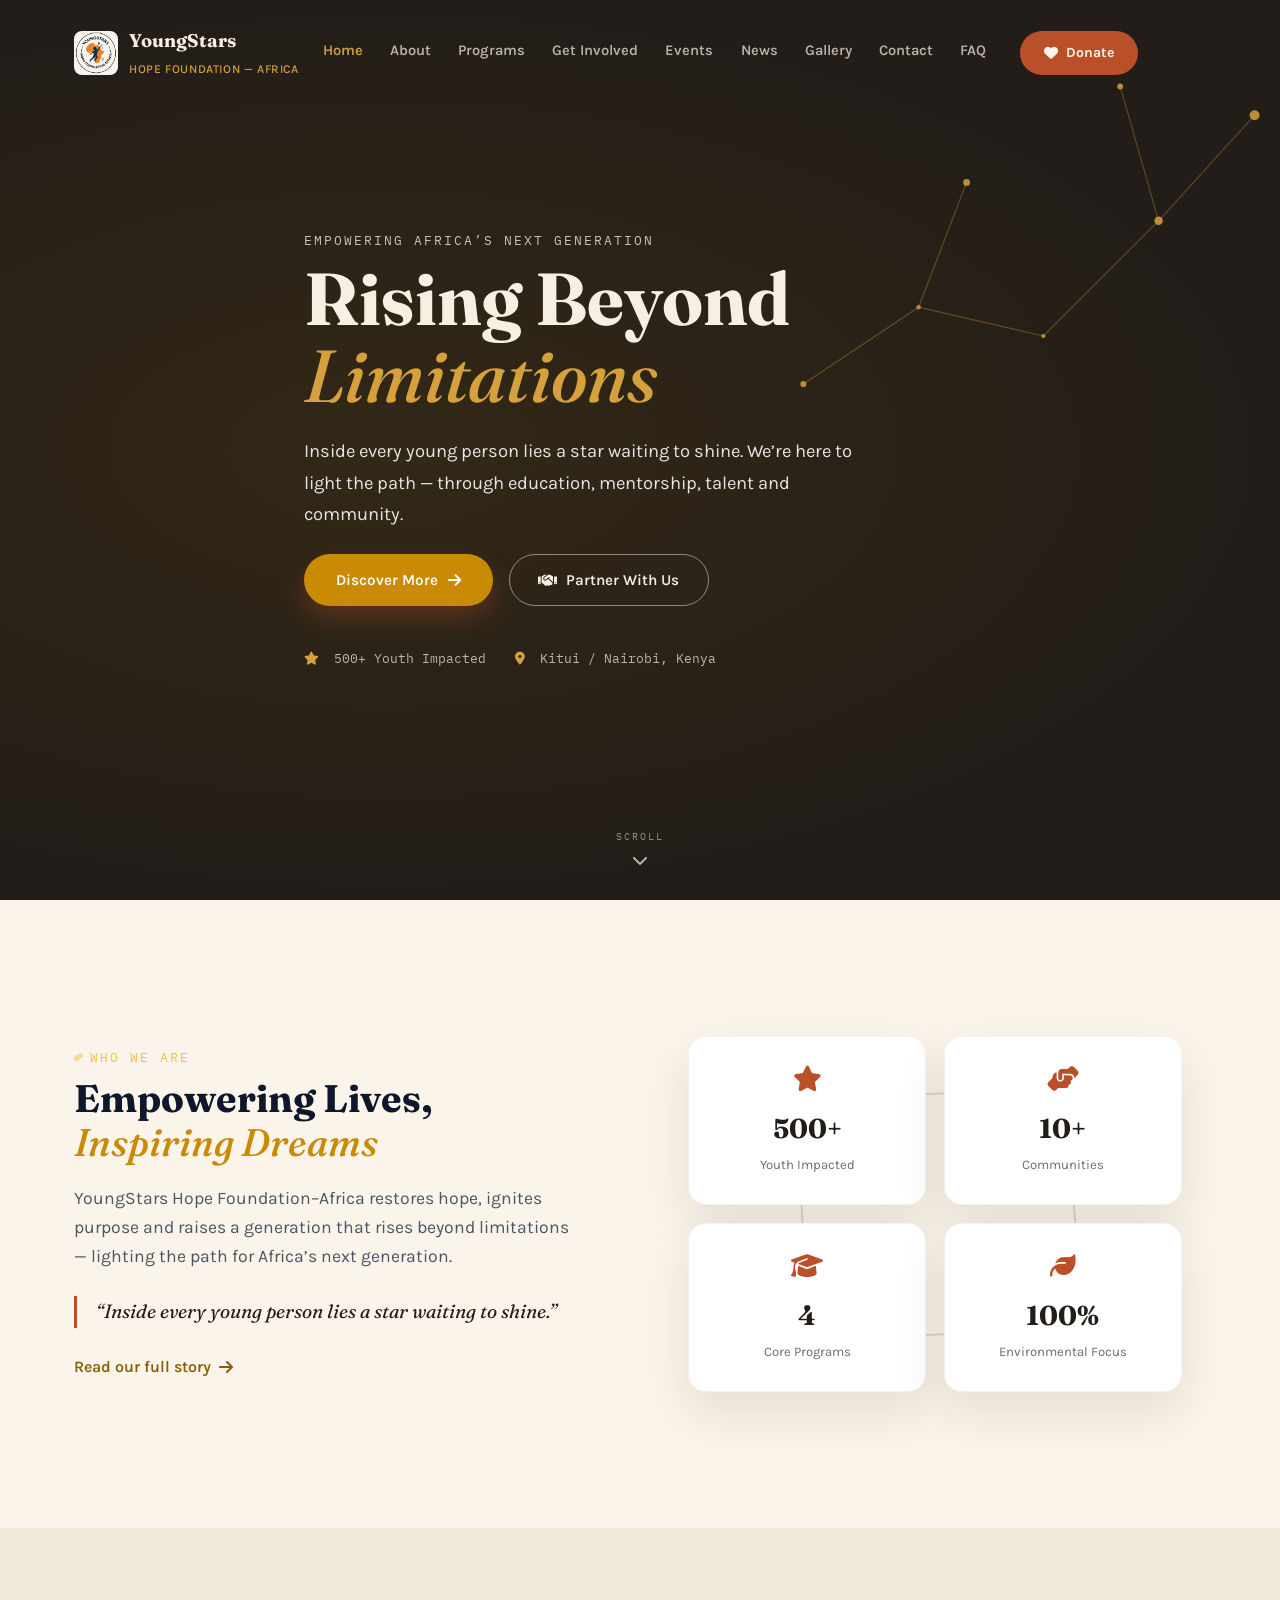
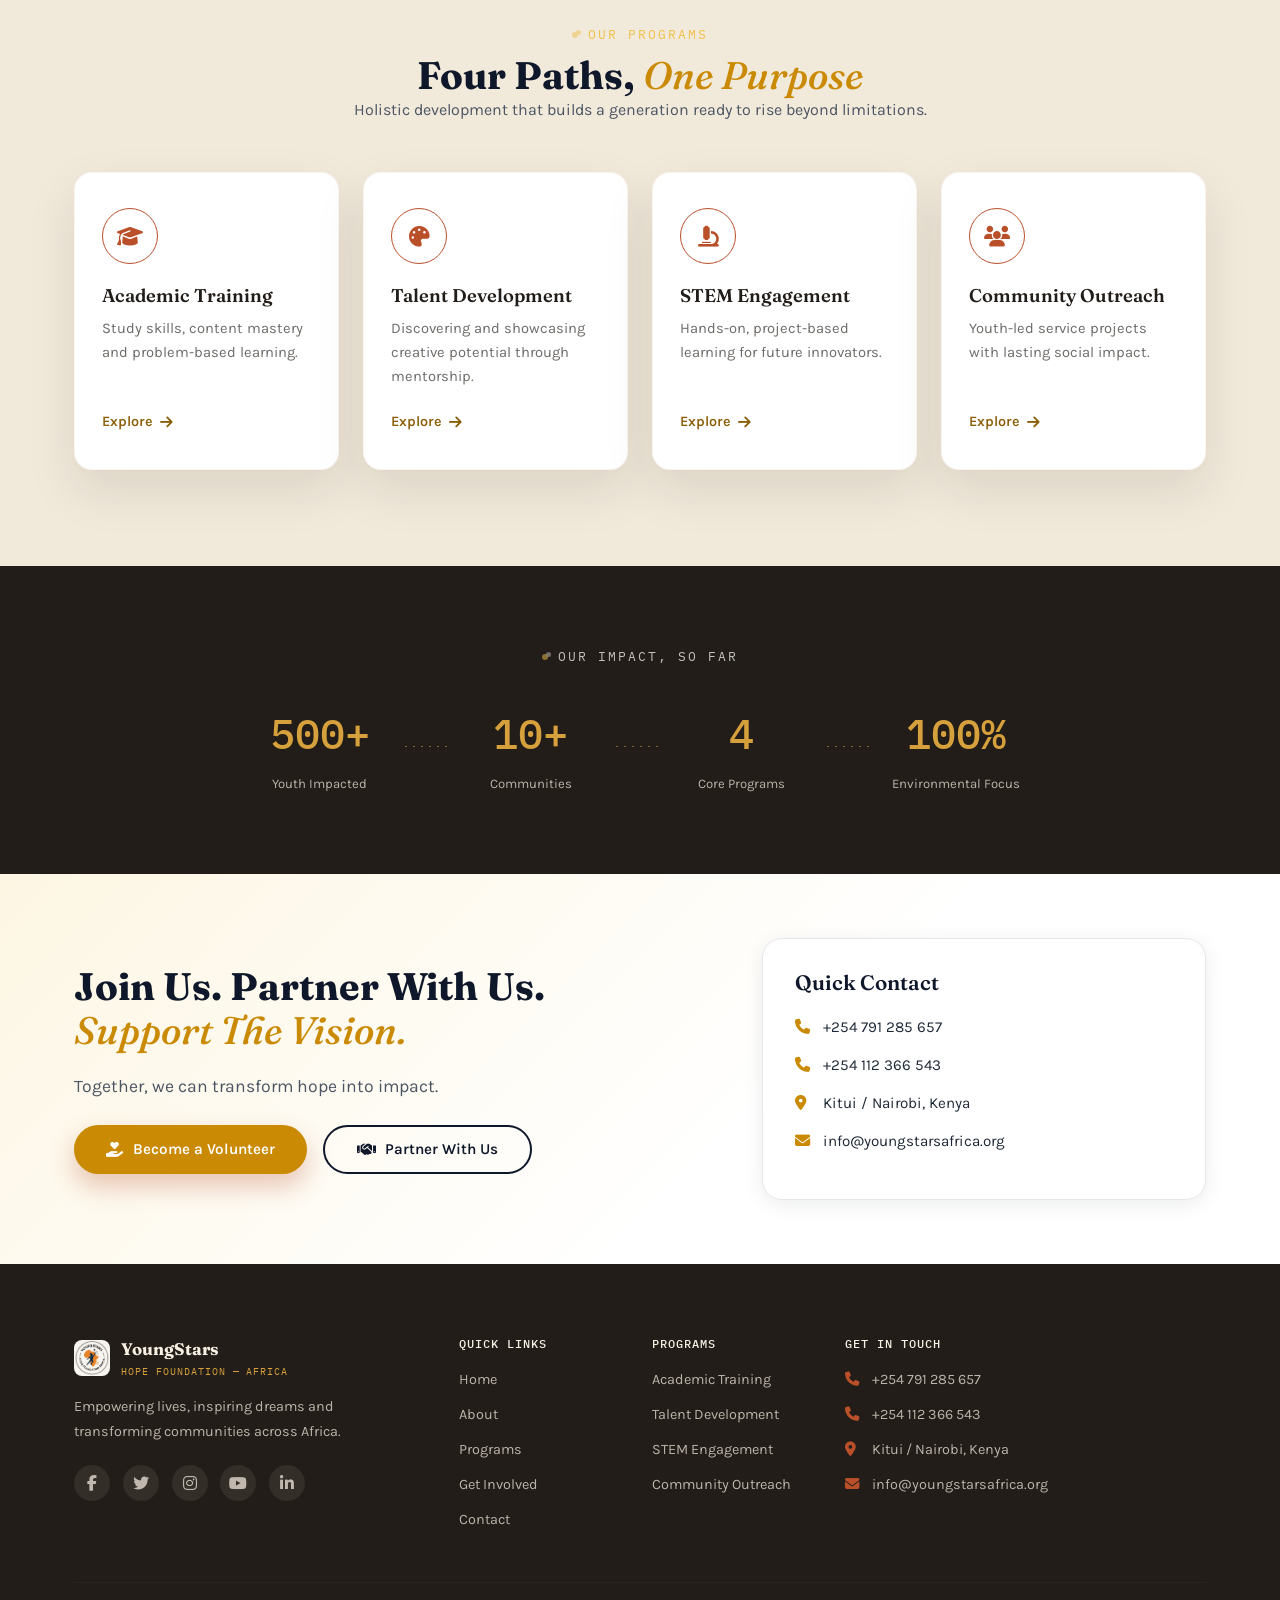
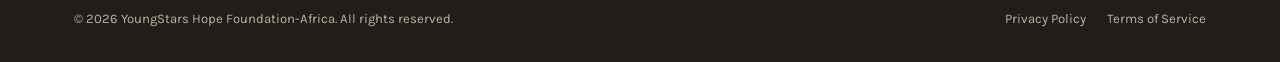
==== commit 4a3a4781: "update hero background" ====
--- a/index.html
+++ b/index.html
@@ -113,7 +113,7 @@
 
         <!-- ===== HERO ===== -->
         <section id="home" class="hero" aria-labelledby="hero-heading">
-            <div class="hero-bg" style="background-image:url('https://images.unsplash.com/photo-1531206715517-5c0ba140b2b8?ixlib=rb-4.0.3&auto=format&fit=crop&w=1920&q=80');"></div>
+            <div class="hero-bg" style="background-image:url(https://res.cloudinary.com/evct6n3j/image/upload/f_auto,q_auto/landing_hero_hnla7z);"></div>
             <div class="hero-scrim"></div>
 
             <!-- Signature element: constellation of rising stars -->
--- a/assets/css/main.min.css
+++ b/assets/css/main.min.css
@@ -150,7 +150,14 @@
     font-family: var(--font-display); font-weight: 700; font-size: 1.15rem; color: var(--on-dark);
     transition: color 0.35s ease;
 }
-.brand-sub { font-family: var(--font-mono); font-size: 0.6rem; letter-spacing: 0.1em; color: var(--gold); text-transform: uppercase; }
+.brand-sub {
+  font-family: var(--font-sans); /* switch to a clean sans-serif */
+  font-size: 0.75rem;            /* slightly larger for legibility */
+  letter-spacing: 0.05em;        /* reduce spacing for tighter clarity */
+  color: var(--gold);            /* keep your gold color */
+  font-weight: 500;              /* add medium weight for visibility */
+  text-transform: uppercase;     /* retain uppercase styling */
+}
 .site-header.is-scrolled .brand-name { color: var(--ink); }
 
 .nav-toggle {
@@ -1209,7 +1216,7 @@
 /* ===== Volunteer section image =====
    The form beside it runs long (6 fields + textarea + consent),
    so instead of guessing a height, the left column becomes a
-   flex column: heading/lede take their natural height, then the
+   flex column: heading take their natural height, then the
    image flex-grows to fill exactly what's left — so its bottom
    edge always lines up with the form panel's bottom edge, no
    matter how tall the form ends up being. */
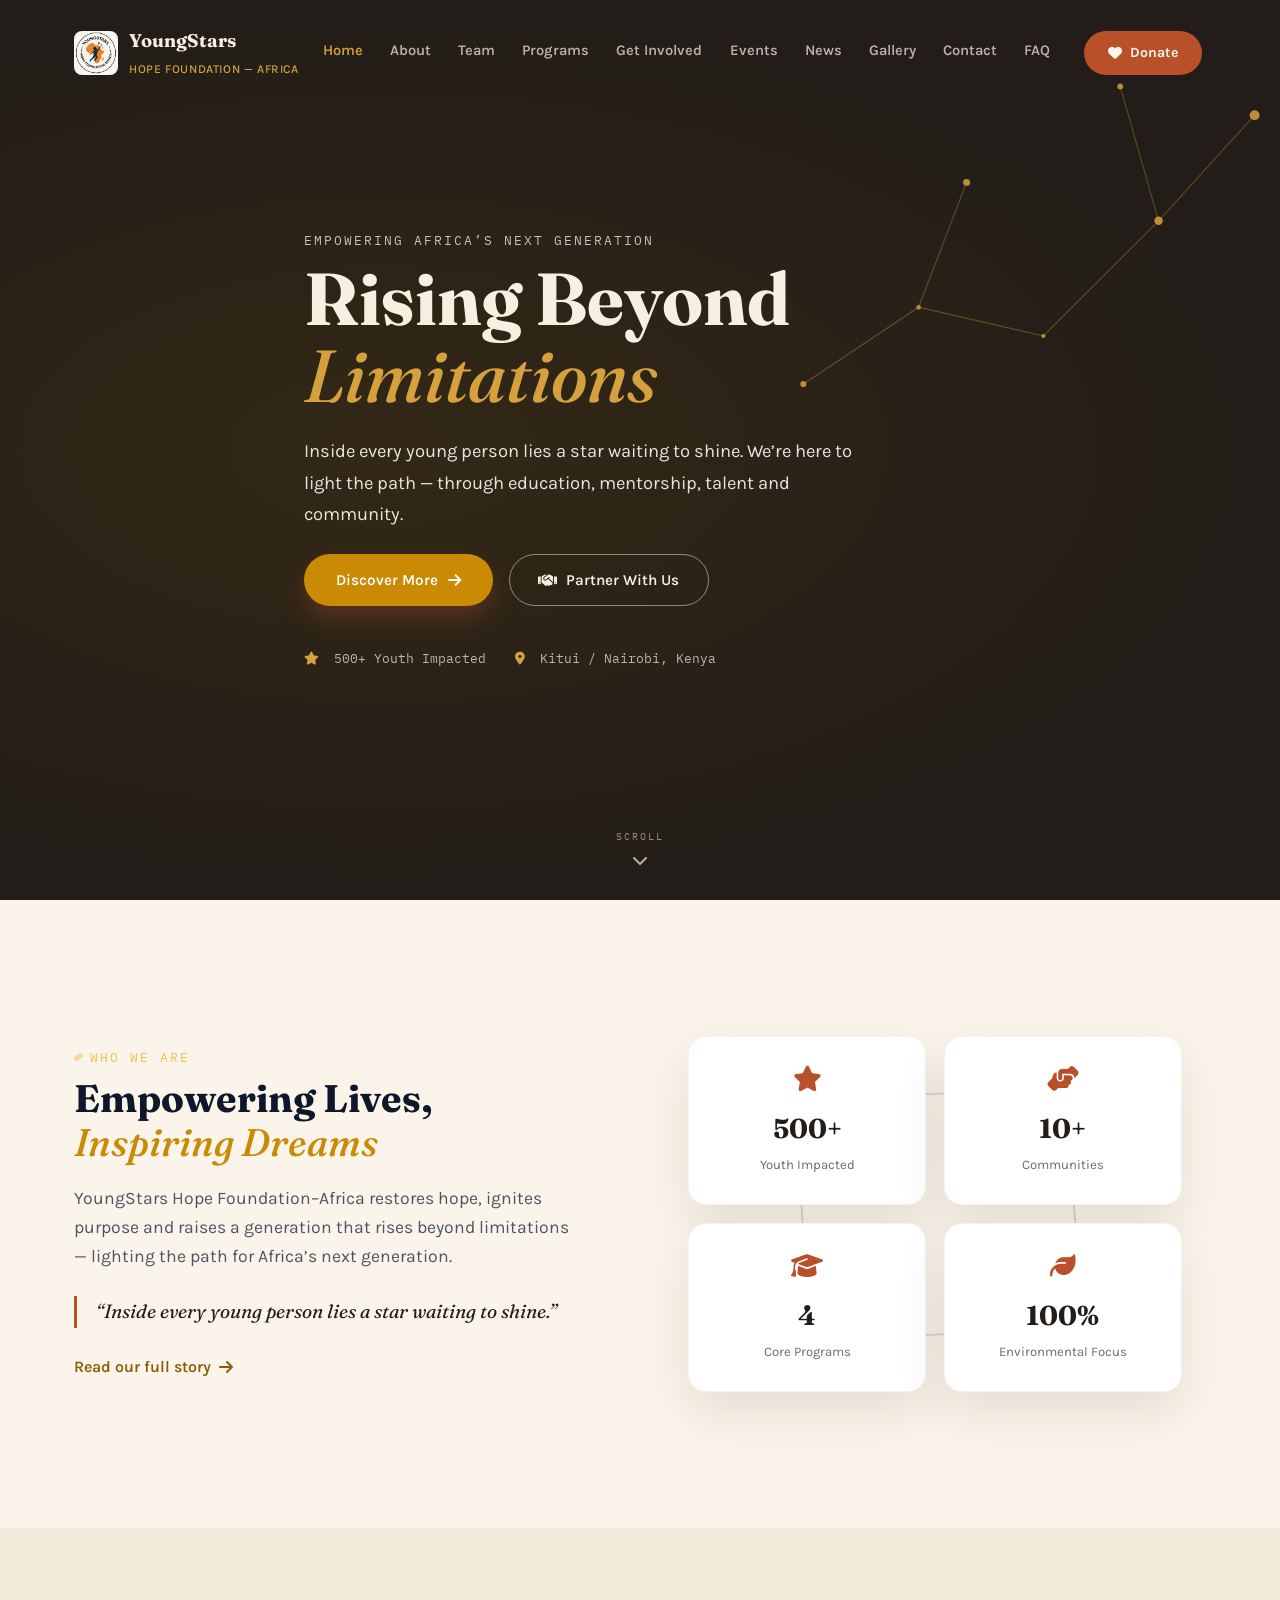
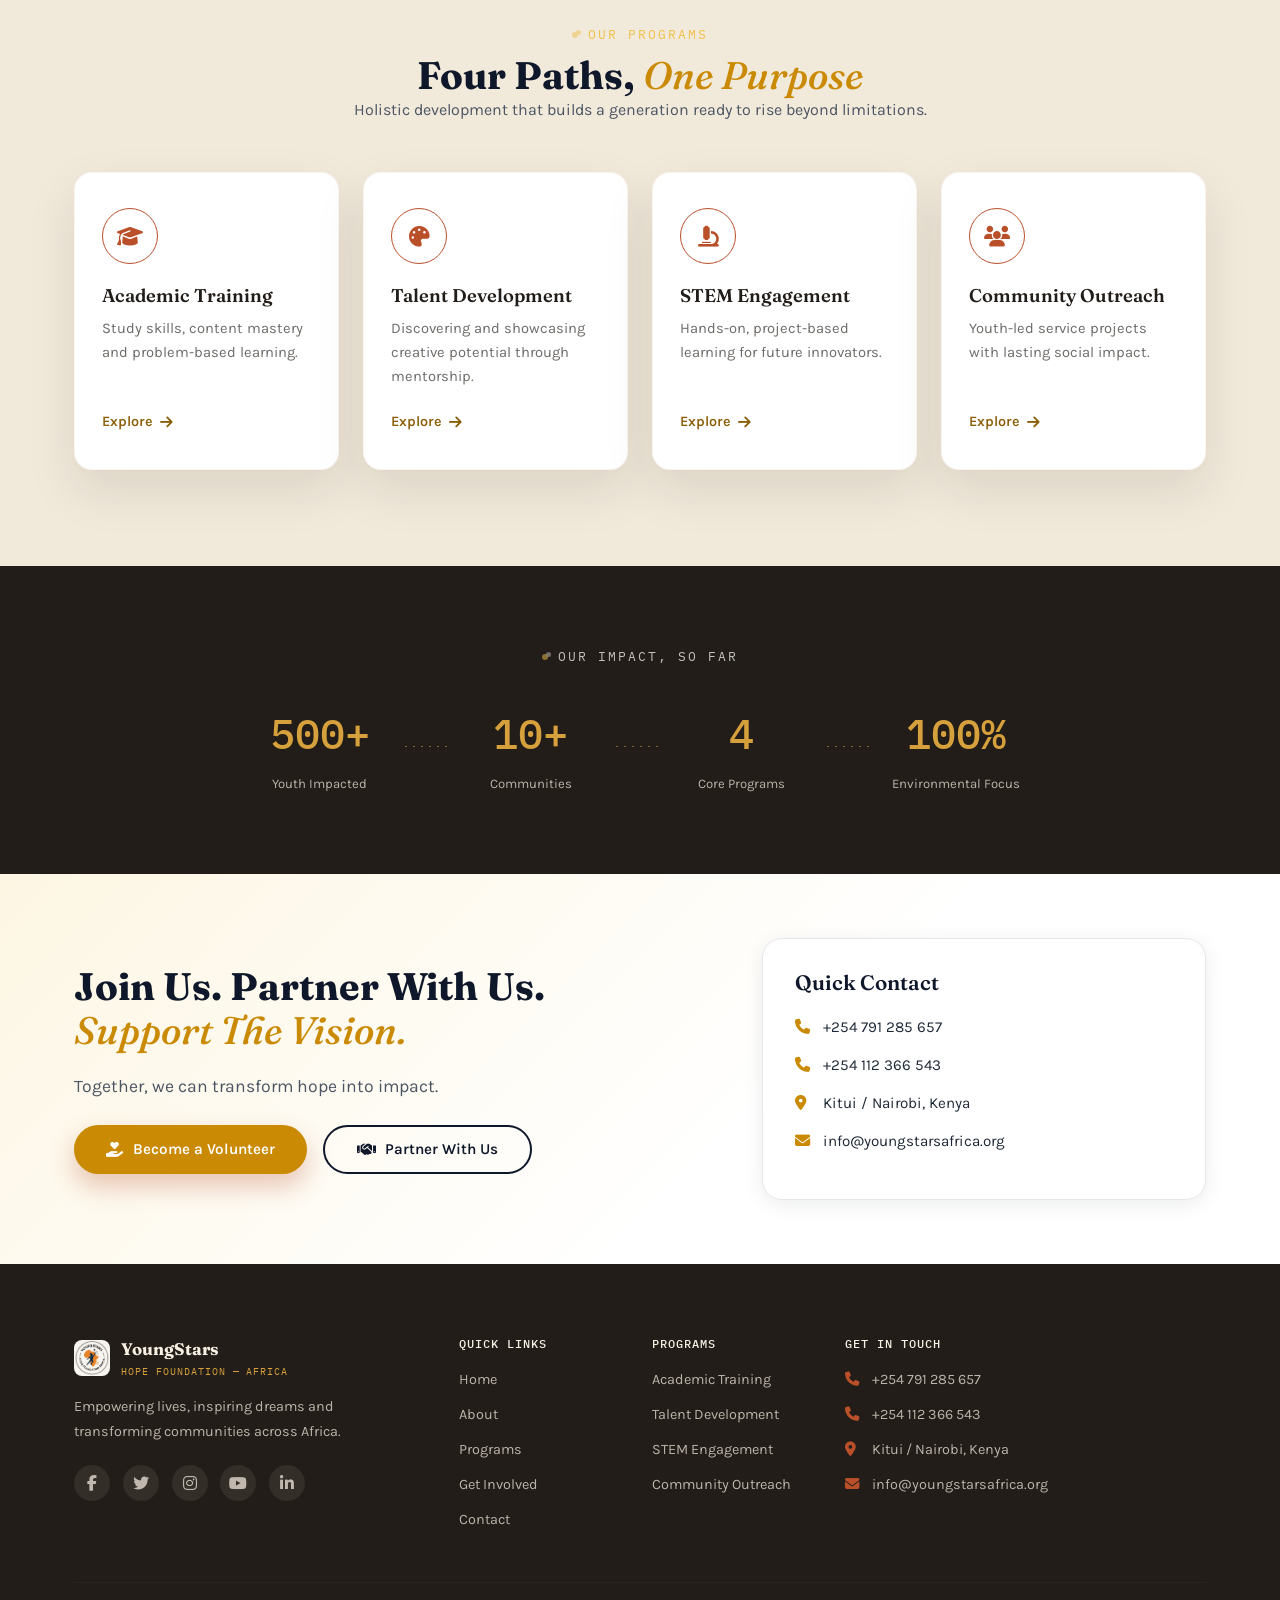
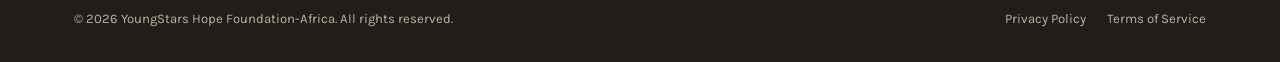
==== commit eb47e2fb: "added the team button" ====
--- a/index.html
+++ b/index.html
@@ -90,6 +90,7 @@
                     <ul class="nav-links">
                         <li><a class="nav-link active" href="index.html" aria-current="page">Home</a></li>
                         <li><a class="nav-link" href="about.html">About</a></li>
+                        <li><a class="nav-link" href="team.html">Team</a></li>
                         <li><a class="nav-link" href="programs.html">Programs</a></li>
                         <li><a class="nav-link" href="get-involved.html">Get Involved</a></li>
                         <li><a class="nav-link" href="events.html">Events</a></li>
--- a/assets/css/main.min.css
+++ b/assets/css/main.min.css
@@ -1037,10 +1037,8 @@
     position: absolute;
     inset: 0;
     background:
-        linear-gradient(135deg, rgba(10, 10, 20, 0.88) 0%, rgba(20, 14, 8, 0.82) 100%),
-        url('https://images.unsplash.com/photo-1582510003544-4d00b7f74220?auto=format&fit=crop&w=1600&q=80') center/cover no-repeat;
-    background-blend-mode: overlay;
-    z-index: 0;
+        linear-gradient(80deg, rgba(40, 40, 44, 0.88) 0%, rgba(48, 42, 36, 0.82) 100%),
+        url("../img/get-involved.jpeg") center/cover no-repeat;
 }
 
 .hero-scrim {
@@ -1204,7 +1202,10 @@
 
 /* ===== Get Involved banner background ===== */
 .banner-bg-involved {
-    background-image: url('https://images.unsplash.com/photo-1652971876875-05db98fab376?auto=format&fit=crop&w=1920&q=80');
+  background-image: url("../img/get-involved.jpeg");
+  background-size: cover;
+  background-position: center;
+  min-height: 300px; /* ensures visibility */
 }
 
 /* ===== "Donate" option card rendered as a <button> ===== */
